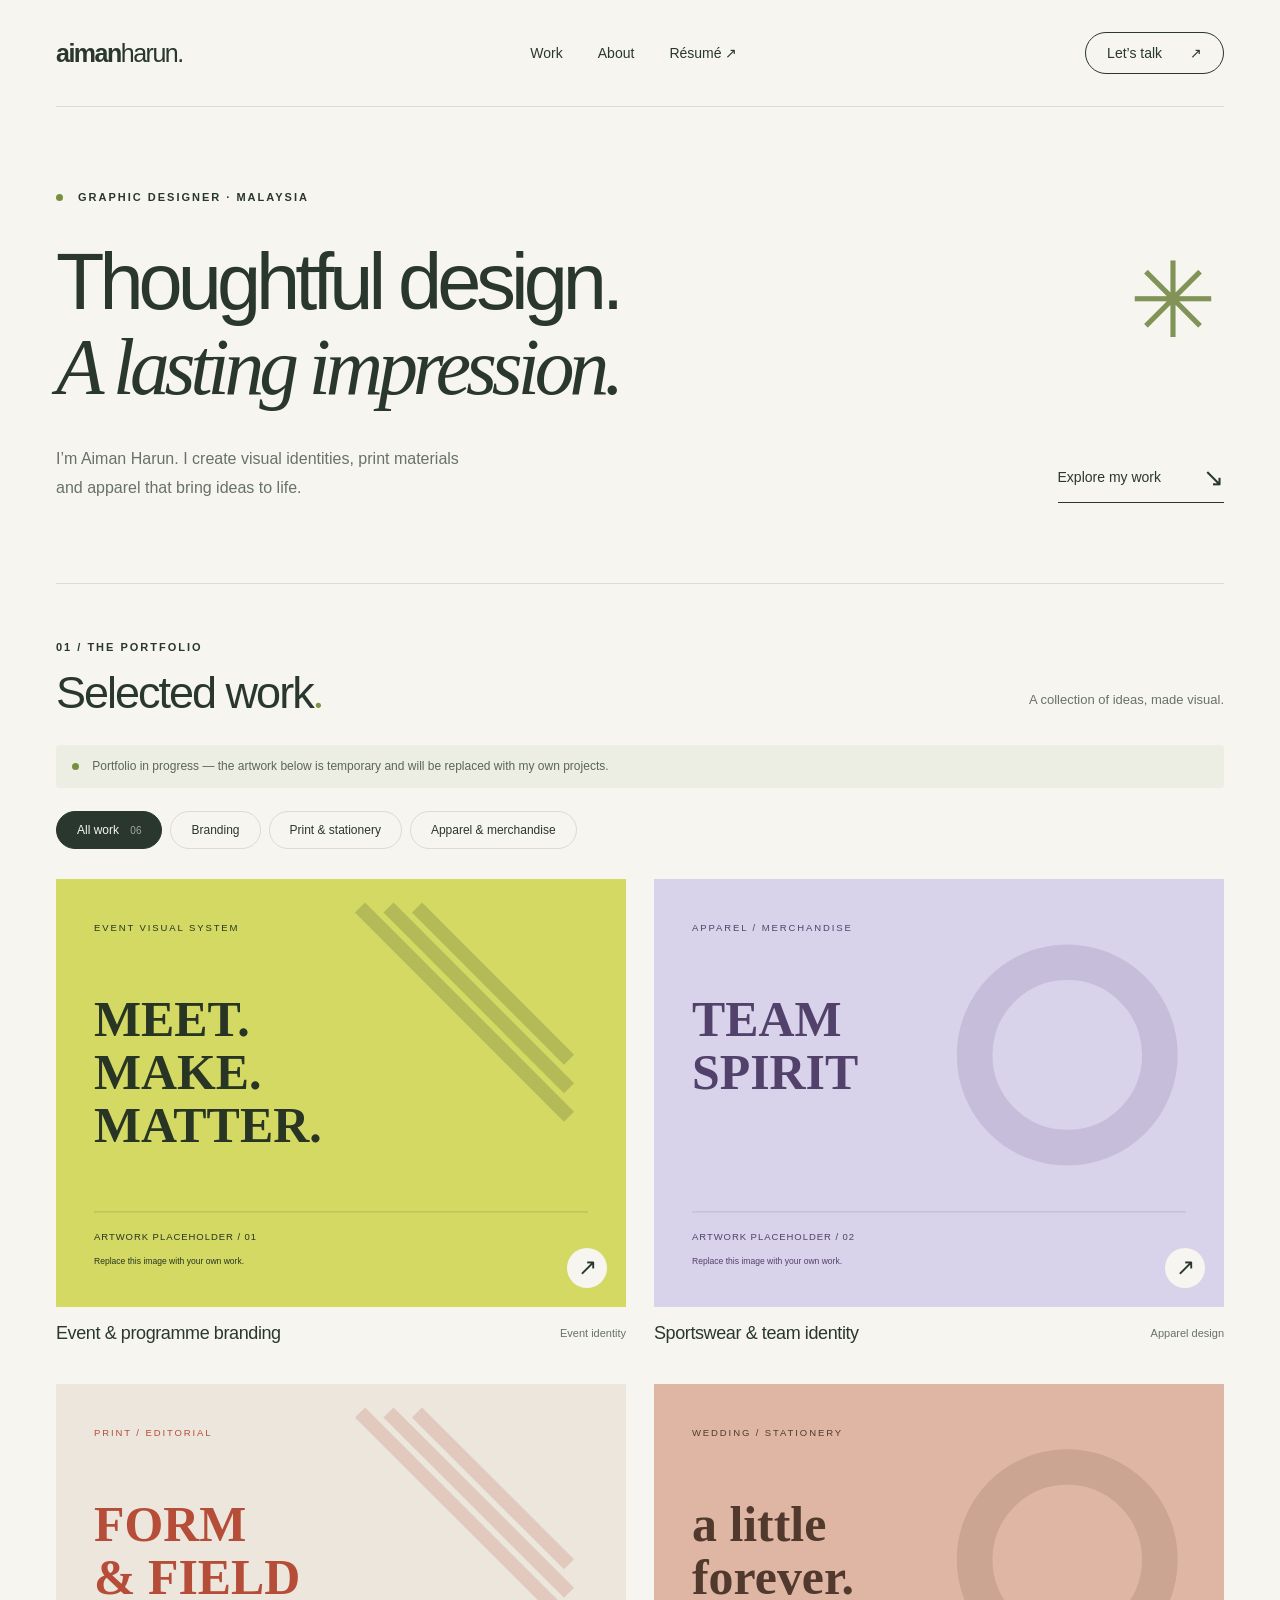
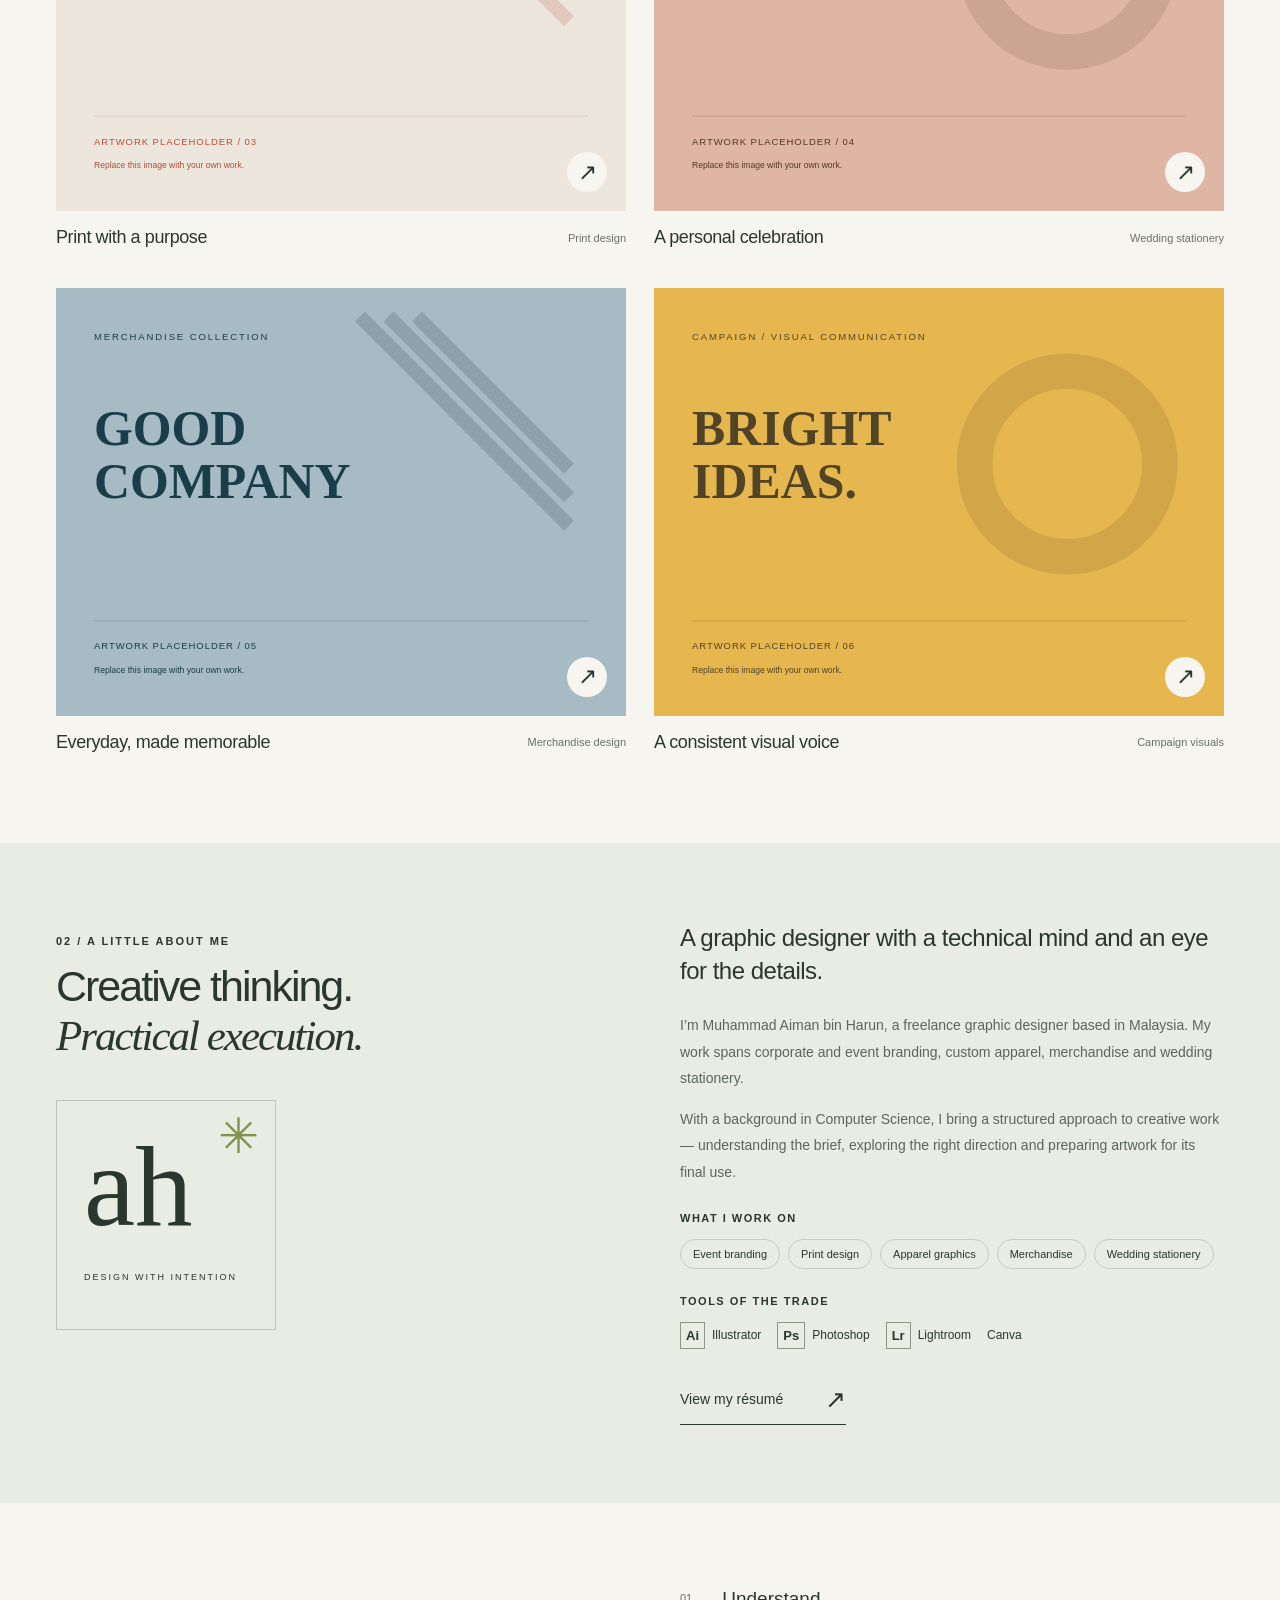
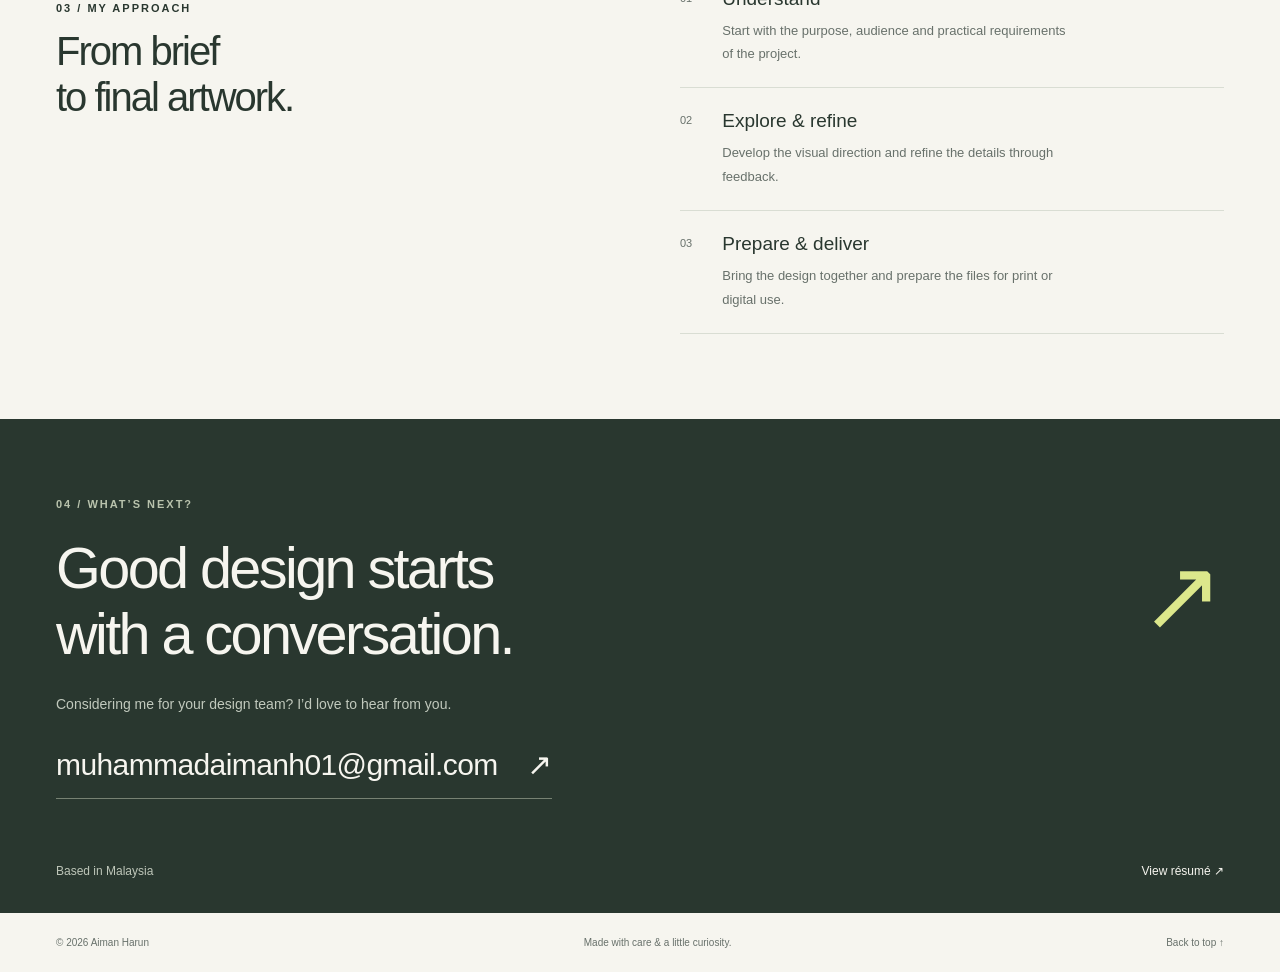
==== index.html @ 32eb47b8 "Add files via upload" ====
<!doctype html>
<html lang="en"><head><meta charset="utf-8"><meta name="viewport" content="width=device-width, initial-scale=1"><meta name="description" content="Aiman Harun — Graphic Designer based in Malaysia. Event branding, print design, apparel and merchandise."><meta name="theme-color" content="#f6f5ef"><title>Aiman Harun — Graphic Designer</title><link rel="icon" href="data:image/svg+xml,%3Csvg xmlns='http://www.w3.org/2000/svg' viewBox='0 0 80 80'%3E%3Crect width='80' height='80' rx='20' fill='%232c392f'/%3E%3Ctext x='15' y='57' font-size='48' fill='%23d9e279' font-family='Georgia'%3Ea.%3C/text%3E%3C/svg%3E"><link rel="stylesheet" href="styles.css"><script src="projects.js" defer></script><script src="script.js" defer></script></head>
<body><a class="skip" href="#work">Skip to work</a>
<header class="nav wrap"><a class="wordmark" href="#home" aria-label="Aiman Harun home">aiman<span>harun.</span></a><nav aria-label="Main navigation"><a href="#work">Work</a><a href="#about">About</a><a href="resume.html" target="_blank" rel="noopener">Résumé ↗</a></nav><a class="nav-contact" href="#contact">Let’s talk <span>↗</span></a></header>
<main><section id="home" class="hero wrap"><div class="eyebrow"><span class="dot"></span> GRAPHIC DESIGNER · MALAYSIA</div><h1>Thoughtful design.<br><span>A lasting impression.</span><span class="hero-star" aria-hidden="true">✳</span></h1><div class="hero-bottom"><p>I’m Aiman Harun. I create visual identities, print materials and apparel that bring ideas to life.</p><a class="text-link" href="#work">Explore my work <span>↘</span></a></div></section>
<section id="work" class="work wrap"><div class="section-heading"><div><p class="eyebrow">01 / THE PORTFOLIO</p><h2>Selected work<span class="serif">.</span></h2></div><p class="muted">A collection of ideas, made visual.</p></div><div class="draft-note"><span class="dot"></span> Portfolio in progress — the artwork below is temporary and will be replaced with my own projects.</div><div class="filters" role="group" aria-label="Filter projects"><button class="filter active" data-filter="All" aria-pressed="true">All work <small>06</small></button><button class="filter" data-filter="Branding" aria-pressed="false">Branding</button><button class="filter" data-filter="Print" aria-pressed="false">Print & stationery</button><button class="filter" data-filter="Apparel" aria-pressed="false">Apparel & merchandise</button></div><div class="project-grid" id="project-grid"></div><p id="filter-status" class="sr-only" aria-live="polite"></p></section>
<section id="about" class="about"><div class="wrap about-layout"><div><p class="eyebrow">02 / A LITTLE ABOUT ME</p><h2>Creative thinking.<br><em>Practical execution.</em></h2><div class="monogram" aria-hidden="true">ah<span>✳</span><small>DESIGN WITH INTENTION</small></div></div><div class="about-copy"><p class="intro">A graphic designer with a technical mind and an eye for the details.</p><p>I’m Muhammad Aiman bin Harun, a freelance graphic designer based in Malaysia. My work spans corporate and event branding, custom apparel, merchandise and wedding stationery.</p><p>With a background in Computer Science, I bring a structured approach to creative work — understanding the brief, exploring the right direction and preparing artwork for its final use.</p><div class="skill-block"><h3>What I work on</h3><div class="tags"><span>Event branding</span><span>Print design</span><span>Apparel graphics</span><span>Merchandise</span><span>Wedding stationery</span></div></div><div class="skill-block"><h3>Tools of the trade</h3><div class="tools"><span><b>Ai</b> Illustrator</span><span><b>Ps</b> Photoshop</span><span><b>Lr</b> Lightroom</span><span>Canva</span></div></div><a class="text-link" href="resume.html" target="_blank" rel="noopener">View my résumé <span>↗</span></a></div></div></section>
<section class="process wrap"><div><p class="eyebrow">03 / MY APPROACH</p><h2>From brief<br>to final artwork.</h2></div><div class="steps"><article><span>01</span><div><h3>Understand</h3><p>Start with the purpose, audience and practical requirements of the project.</p></div></article><article><span>02</span><div><h3>Explore & refine</h3><p>Develop the visual direction and refine the details through feedback.</p></div></article><article><span>03</span><div><h3>Prepare & deliver</h3><p>Bring the design together and prepare the files for print or digital use.</p></div></article></div></section>
<section id="contact" class="contact"><div class="wrap"><p class="eyebrow">04 / WHAT’S NEXT?</p><div class="contact-title"><h2>Good design starts<br>with a conversation.</h2><span aria-hidden="true">↗</span></div><p>Considering me for your design team? I’d love to hear from you.</p><a class="email" href="mailto:muhammadaimanh01@gmail.com">muhammadaimanh01@gmail.com <span>↗</span></a><div class="contact-bottom"><span>Based in Malaysia</span><a href="resume.html" target="_blank" rel="noopener">View résumé ↗</a></div></div></section></main><footer class="wrap"><span>© <span id="year">2026</span> Aiman Harun</span><span>Made with care & a little curiosity.</span><a href="#home">Back to top ↑</a></footer>
<dialog id="project-modal" aria-labelledby="modal-title"><div class="modal-top"><span class="eyebrow">PROJECT PREVIEW</span><button id="close-modal" aria-label="Close project">Close ✕</button></div><div class="modal-layout"><img id="modal-image" src="images/01-event-branding.svg" alt=""><div class="modal-copy"><span class="placeholder-label">TEMPORARY CONTENT</span><p class="eyebrow" id="modal-category"></p><h2 id="modal-title"></h2><p id="modal-description"></p><h3>Suggested project content</h3><ul id="modal-outputs"></ul><p class="modal-footnote">This is a layout preview. Actual artwork, project briefs and details will be added before sharing this portfolio with employers.</p></div></div></dialog></body></html>
---- styles.css ----
:root{--paper:#f6f5ef;--ink:#29372f;--muted:#68716b;--line:#d9ddd3;--accent:#dce78b}*{box-sizing:border-box}html{scroll-behavior:smooth;scroll-padding-top:30px}body{margin:0;background:var(--paper);color:var(--ink);font-family:Arial,Helvetica,sans-serif;-webkit-font-smoothing:antialiased}a{color:inherit;text-decoration:none}button{font:inherit;color:inherit;cursor:pointer}a:focus-visible,button:focus-visible{outline:3px solid #658832;outline-offset:5px}::selection{background:var(--accent)}.wrap{width:min(1280px,calc(100% - 112px));margin:auto}.nav{display:flex;align-items:center;justify-content:space-between;padding:32px 0;border-bottom:1px solid var(--line);gap:25px}.wordmark{font-size:25px;letter-spacing:-1.5px;font-weight:800}.wordmark span{font-weight:400}.nav nav{display:flex;gap:35px;font-size:14px}.nav nav a:hover{opacity:.6}.nav-contact{border:1px solid var(--ink);border-radius:50px;padding:12px 21px;font-size:14px}.nav-contact span{margin-left:24px}.hero{padding-top:81px;padding-bottom:80px}.eyebrow{font-size:11px;letter-spacing:2px;font-weight:600;line-height:1.7}.dot{display:inline-block;width:7px;height:7px;background:#788f3e;border-radius:50%;margin-right:10px;flex-shrink:0}h1{position:relative;font-size:clamp(52px,6.2vw,88px);letter-spacing:-5px;line-height:1.08;font-weight:500;margin:32px 0 34px}h1>span:first-of-type{font-family:Georgia,serif;font-style:italic;font-weight:400}.hero-star{position:absolute;right:12px;top:5px;color:#829357;font-size:105px;font-weight:400}.hero-bottom{display:flex;justify-content:space-between;align-items:flex-end;gap:25px}.hero-bottom p{max-width:415px;font-size:16px;line-height:1.8;color:var(--muted);margin:0}.text-link{display:inline-flex;align-items:center;gap:42px;font-size:14px;border-bottom:1px solid var(--ink);padding:10px 0}.text-link span{font-size:25px}.work{padding-bottom:90px;border-top:1px solid var(--line);padding-top:43px}.section-heading{display:flex;align-items:flex-end;justify-content:space-between;gap:20px}h2{font-size:45px;letter-spacing:-2px;line-height:1.15;font-weight:500;margin:10px 0 0}.serif{font-family:Georgia,serif;color:#7f9348}.muted{font-size:13px;color:var(--muted)}.draft-note{background:#eceee3;color:#5b6658;font-size:12px;line-height:1.6;padding:12px 16px;margin:25px 0 23px;border-radius:4px}.filters{display:flex;gap:8px;flex-wrap:wrap;margin-bottom:30px}.filter{border:1px solid var(--line);background:transparent;border-radius:30px;padding:11px 20px;font-size:12px}.filter.active{background:var(--ink);border-color:var(--ink);color:var(--paper)}.filter small{margin-left:8px;opacity:.6}.project-grid{display:grid;grid-template-columns:1fr 1fr;gap:40px 28px}.project-card{text-align:left;border:0;padding:0;background:none;width:100%;display:block}.project-image{overflow:hidden;position:relative;background:#e5e6dd;aspect-ratio:4/3}.project-image img{width:100%;height:100%;object-fit:cover;display:block;transition:transform .5s}.project-card:hover img{transform:scale(1.035)}.project-image .open{position:absolute;right:19px;bottom:19px;border-radius:50%;width:40px;height:40px;background:var(--paper);display:grid;place-items:center;font-size:23px;transition:transform .2s}.project-card:hover .open{transform:rotate(45deg)}.project-meta{display:flex;justify-content:space-between;align-items:center;gap:12px;margin-top:16px}.project-meta h3{font-size:18px;font-weight:500;letter-spacing:-.4px;margin:0}.project-meta p{font-size:11px;color:var(--muted);margin:0}.about{background:#e9ece2;padding:78px 0}.about-layout{display:grid;grid-template-columns:1fr 1fr;gap:80px}.about h2{font-size:43px}.about h2 em{font-family:Georgia,serif;font-weight:400}.monogram{margin-top:40px;width:220px;height:230px;border:1px solid #bdc6b7;padding:20px 27px;font-family:Georgia,serif;font-size:115px;line-height:1.15;position:relative}.monogram>span{position:absolute;top:8px;right:16px;font-size:49px;color:#819252}.monogram small{display:block;font-family:Arial,sans-serif;font-size:9px;letter-spacing:2px;margin-top:18px}.about-copy .intro{font-size:24px;line-height:1.4;margin-top:0;color:var(--ink);letter-spacing:-.5px}.about-copy p{font-size:14px;color:#5b665e;line-height:1.9}.skill-block{margin:26px 0}.skill-block h3{font-size:11px;text-transform:uppercase;letter-spacing:1.5px;margin-bottom:15px}.tags{display:flex;gap:8px;flex-wrap:wrap}.tags span{border:1px solid #c5cebd;padding:8px 12px;font-size:11px;border-radius:30px}.tools{display:flex;gap:16px;flex-wrap:wrap;font-size:12px;align-items:center}.tools span{display:flex;gap:7px;align-items:center}.tools b{border:1px solid #8b9781;padding:5px;font-size:13px}.process{padding-top:85px;padding-bottom:85px;display:grid;grid-template-columns:1fr 1fr;gap:80px}.process h2{font-size:40px}.steps article{display:flex;gap:30px;padding:22px 0;border-bottom:1px solid var(--line)}.steps article:first-child{padding-top:0}.steps article>span{font-size:11px;padding-top:4px;color:var(--muted)}.steps h3{font-size:19px;margin:0 0 9px;font-weight:500}.steps p{font-size:13px;color:var(--muted);line-height:1.8;margin:0;max-width:350px}.contact{background:var(--ink);color:var(--paper);padding:65px 0 35px}.contact .eyebrow{color:#b9c3ad}.contact-title{display:flex;justify-content:space-between;align-items:center}.contact h2{font-size:clamp(38px,4.5vw,64px);letter-spacing:-2.6px}.contact-title>span{font-size:100px;color:var(--accent)}.contact p:not(.eyebrow){font-size:14px;line-height:1.8;color:#c1c9bd;margin-top:25px}.email{display:inline-block;font-size:clamp(17px,2.4vw,30px);padding:16px 0;border-bottom:1px solid #778273;letter-spacing:-.6px;overflow-wrap:anywhere}.email span{margin-left:22px}.contact-bottom{display:flex;justify-content:space-between;margin-top:65px;font-size:12px;color:#bec6b9}.contact-bottom a{color:var(--paper)}footer{padding-top:24px;padding-bottom:24px;display:flex;justify-content:space-between;gap:18px;color:var(--muted);font-size:10px}dialog{border:0;background:var(--paper);color:var(--ink);width:min(1100px,calc(100% - 32px));max-height:90vh;padding:28px}dialog::backdrop{background:#152218c9;backdrop-filter:blur(5px)}.modal-top{display:flex;justify-content:space-between;align-items:center;margin-bottom:24px}.modal-top button{border:1px solid var(--line);background:none;padding:9px 15px;border-radius:30px}.modal-layout{display:grid;grid-template-columns:1.1fr 1fr;gap:30px}.modal-layout>img{width:100%;height:auto}.modal-copy h2{font-size:34px;margin:12px 0 18px}.modal-copy p,.modal-copy li{font-size:14px;line-height:1.8;color:var(--muted)}.modal-copy h3{font-size:13px;margin-top:24px}.placeholder-label{font-size:10px;letter-spacing:1px;background:var(--accent);padding:6px 9px;display:inline-block}.modal-footnote{border-top:1px solid var(--line);padding-top:15px;font-size:12px!important}.sr-only,.skip{position:absolute;width:1px;height:1px;overflow:hidden;clip-path:inset(50%)}.skip:focus{width:auto;height:auto;clip-path:none;background:var(--accent);padding:15px;z-index:10}body.modal-open{overflow:hidden}[hidden]{display:none!important}@media(min-width:1500px){.hero{padding-top:95px}}@media(max-width:1000px){.wrap{width:calc(100% - 64px)}h1{letter-spacing:-3px;font-size:64px}.hero-star{font-size:70px;top:-25px;right:0}.about-layout,.process{gap:40px}.project-meta{display:block}.project-meta p{margin-top:7px}}@media(max-width:650px){.wrap{width:calc(100% - 40px)}.nav{padding:22px 0;gap:12px}.wordmark{font-size:22px}.nav nav{gap:17px;font-size:12px}.nav-contact{display:none}.hero{padding:55px 0}.eyebrow{font-size:9px;letter-spacing:1.5px}h1{font-size:clamp(38px,8.8vw,57px);letter-spacing:-2px;margin-top:29px}.hero-star{font-size:38px;top:-39px;right:0}.hero-bottom{display:block}.hero-bottom p{font-size:14px}.hero-bottom .text-link{margin-top:16px}.section-heading{display:block}.section-heading .muted{margin-top:14px}h2{font-size:36px}.filters{gap:7px}.filter{font-size:11px;padding:9px 13px}.draft-note{font-size:11px}.project-grid{grid-template-columns:1fr;gap:29px}.project-meta{display:flex}.project-meta h3{font-size:16px}.project-meta p{font-size:10px;max-width:100px;text-align:right}.work{padding-bottom:55px;padding-top:30px}.about{padding:50px 0}.about-layout,.process{grid-template-columns:1fr;gap:32px}.about h2{font-size:35px}.monogram{display:none}.about-copy .intro{font-size:22px}.process{padding-top:50px;padding-bottom:50px}.process h2{font-size:34px}.contact{padding-top:45px}.contact h2{font-size:38px;letter-spacing:-1.5px}.contact-title>span{font-size:45px}.contact-bottom{margin-top:40px}footer{flex-wrap:wrap;font-size:10px}footer>span:nth-child(2){display:none}.modal-layout{grid-template-columns:1fr}dialog{padding:20px}.modal-copy h2{font-size:28px}}@media(prefers-reduced-motion:reduce){html{scroll-behavior:auto}*{transition:none!important}}
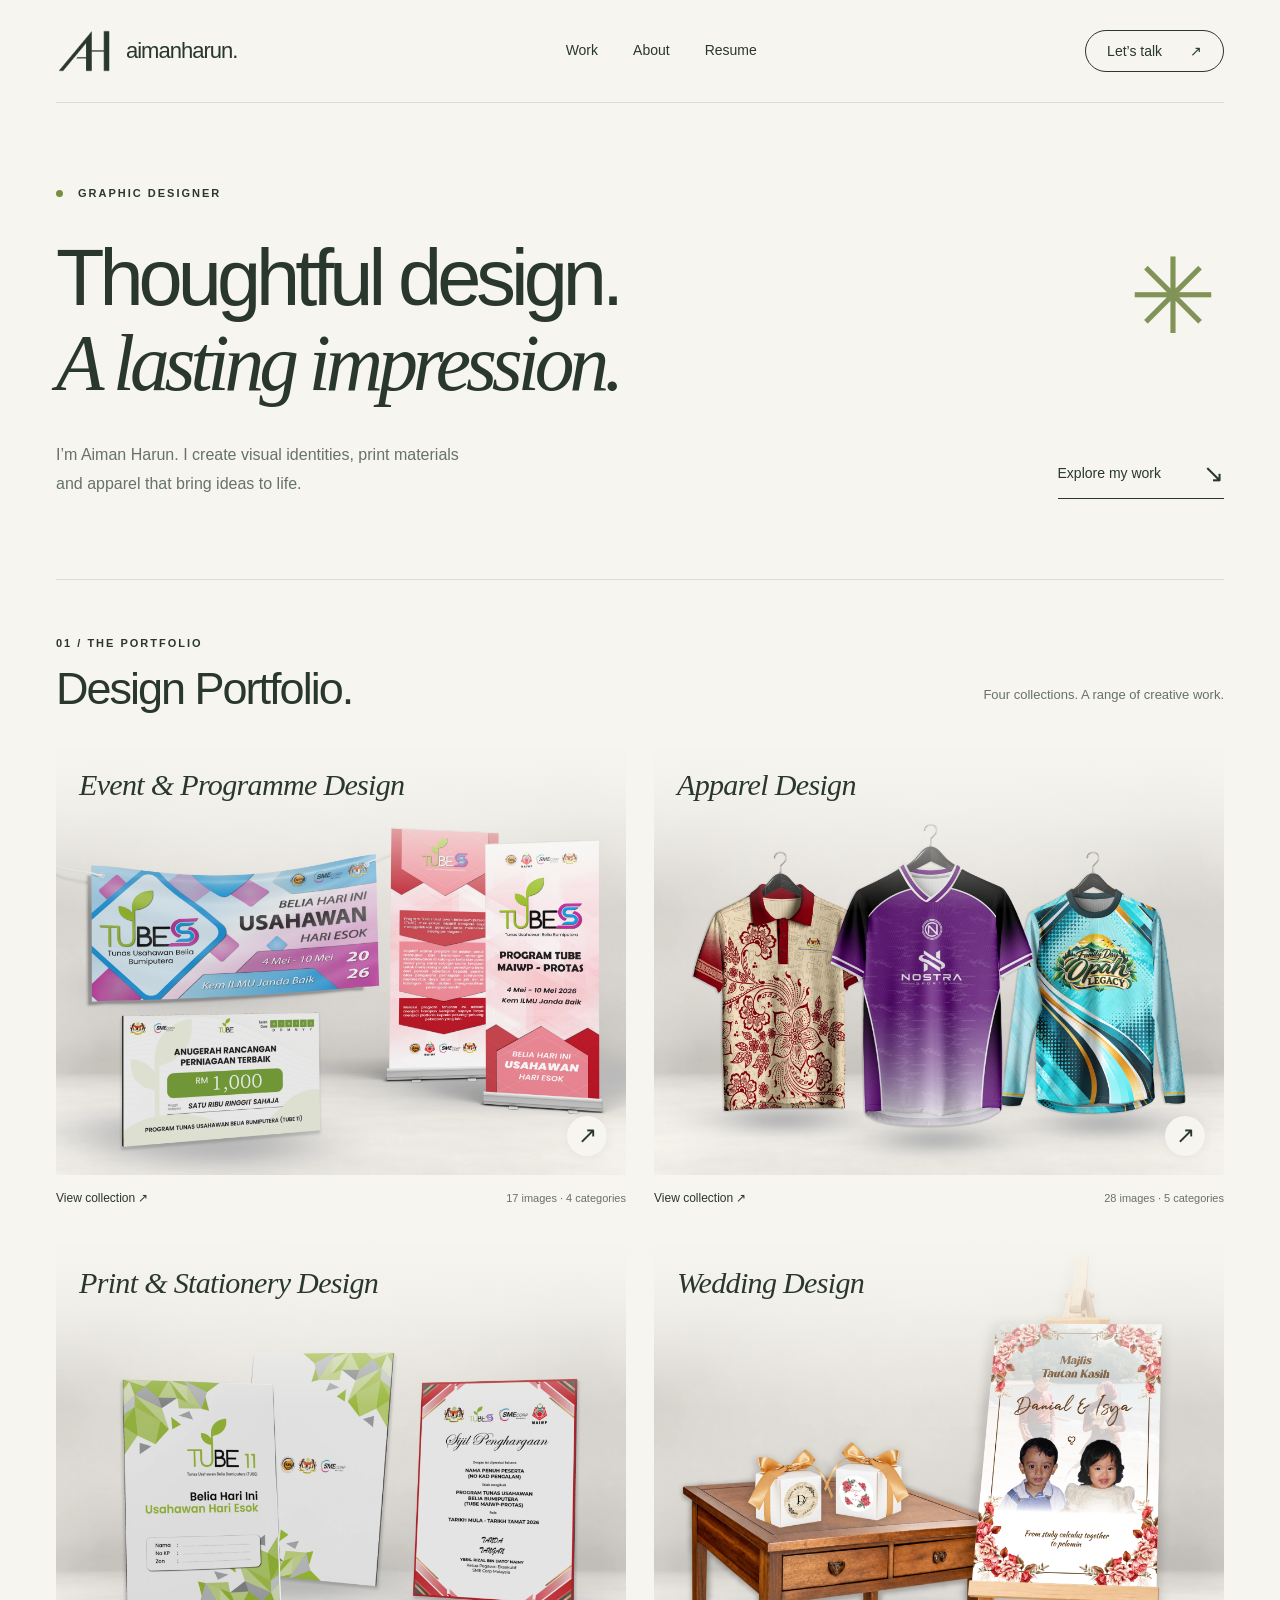
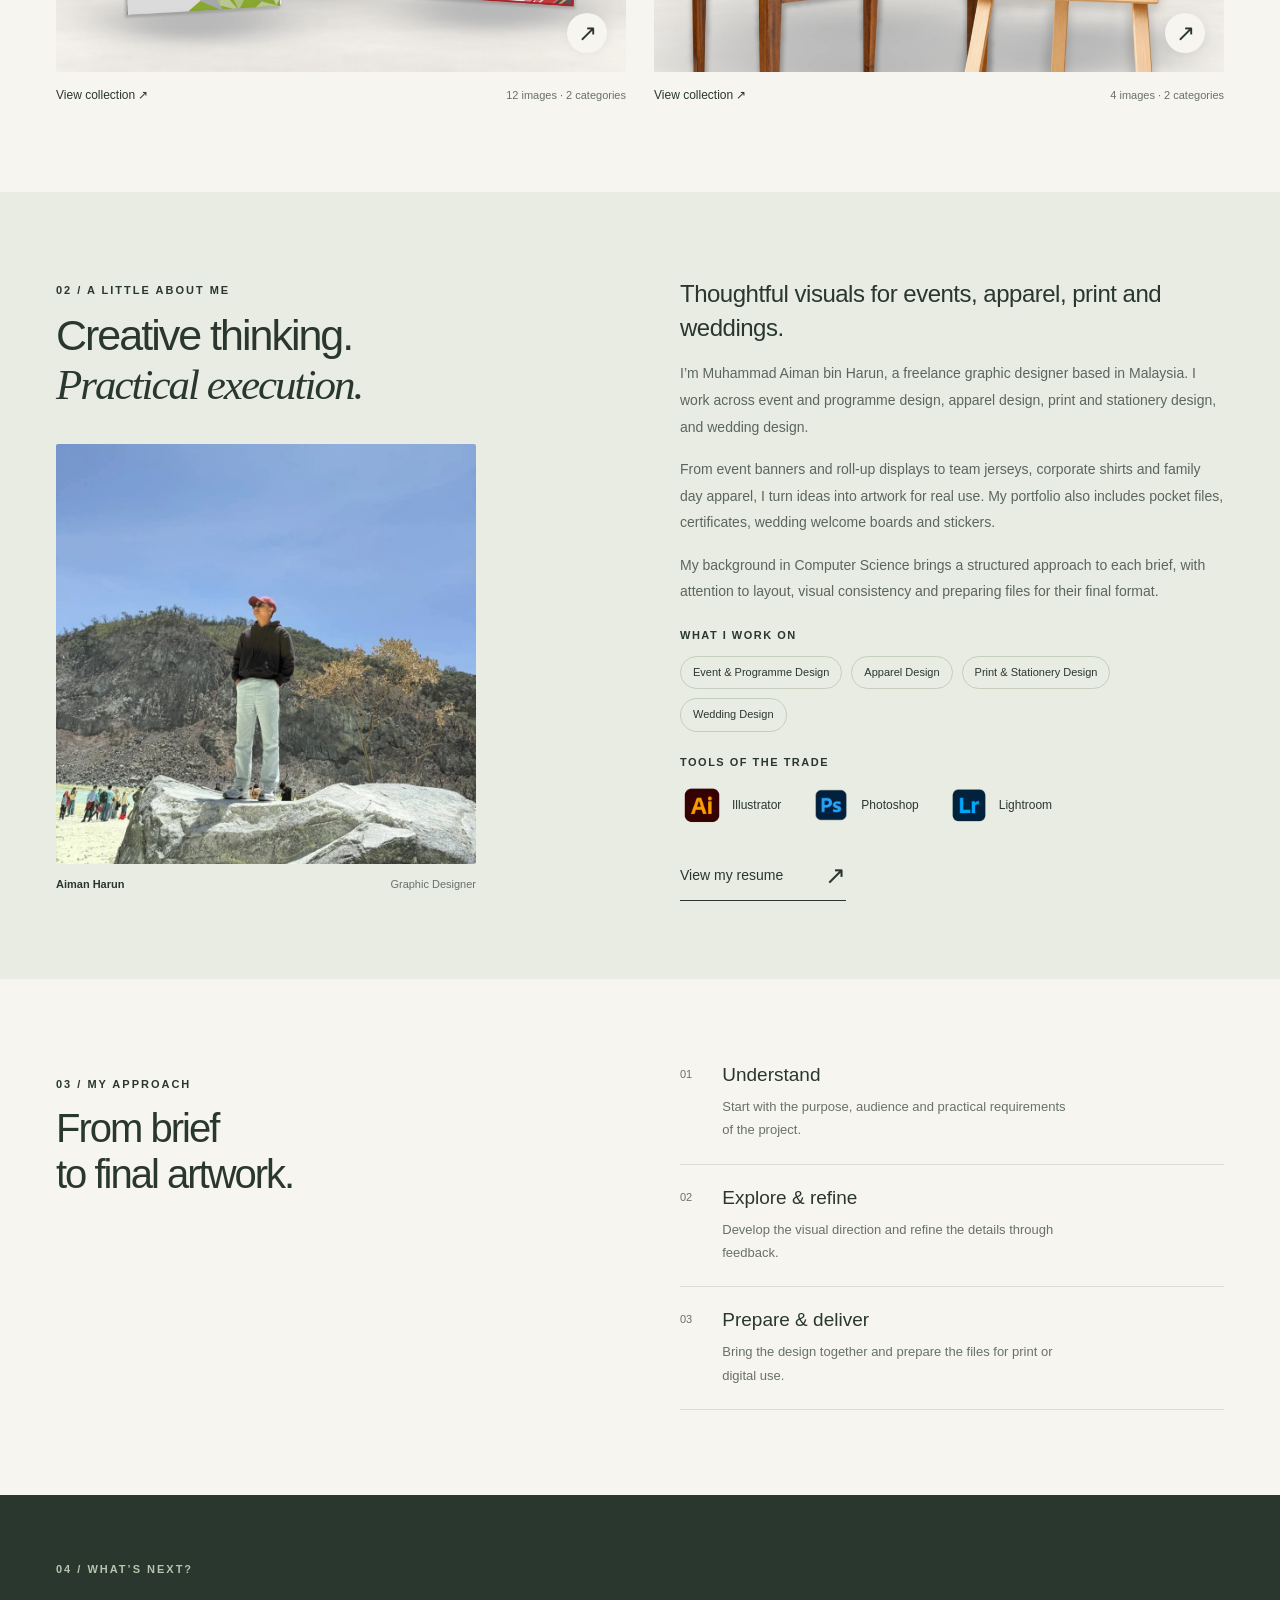
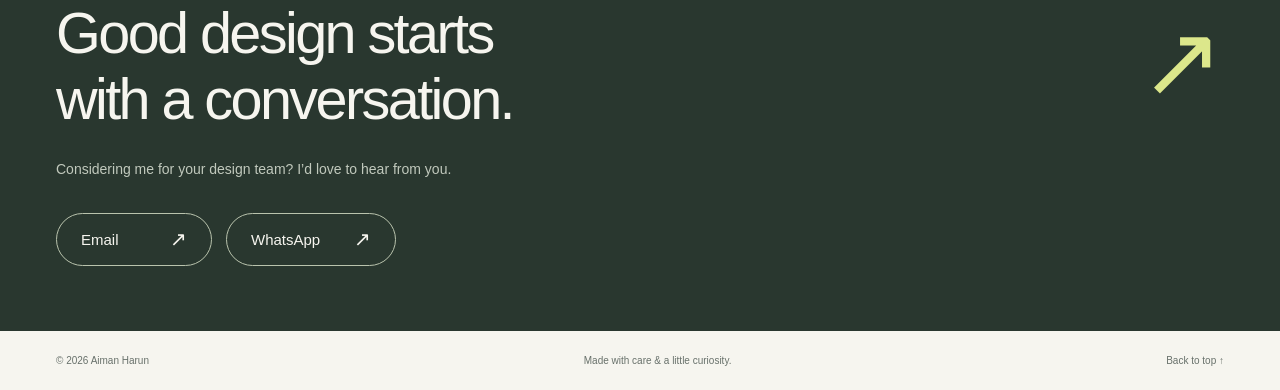
==== commit 838d097e: "Add files via upload" ====
--- a/index.html
+++ b/index.html
@@ -1,10 +1,10 @@
 <!doctype html>
-<html lang="en"><head><meta charset="utf-8"><meta name="viewport" content="width=device-width, initial-scale=1"><meta name="description" content="Aiman Harun — Graphic Designer based in Malaysia. Event branding, print design, apparel and merchandise."><meta name="theme-color" content="#f6f5ef"><title>Aiman Harun — Graphic Designer</title><link rel="icon" href="data:image/svg+xml,%3Csvg xmlns='http://www.w3.org/2000/svg' viewBox='0 0 80 80'%3E%3Crect width='80' height='80' rx='20' fill='%232c392f'/%3E%3Ctext x='15' y='57' font-size='48' fill='%23d9e279' font-family='Georgia'%3Ea.%3C/text%3E%3C/svg%3E"><link rel="stylesheet" href="styles.css"><script src="projects.js" defer></script><script src="script.js" defer></script></head>
+<html lang="en"><head><meta charset="utf-8"><meta name="viewport" content="width=device-width, initial-scale=1"><meta name="description" content="Aiman Harun — Graphic Designer based in Malaysia. Event branding, print design, apparel and merchandise."><meta name="theme-color" content="#f6f5ef"><title>Aiman Harun — Graphic Designer</title><link rel="stylesheet" href="styles.css"><link rel="stylesheet" href="gallery.css"><script src="projects.js" defer></script><script src="script.js" defer></script><link id="site-favicon" rel="icon" href="images/brand/favicon-light.png" type="image/png" sizes="64x64"><script src="favicon.js" defer></script></head>
 <body><a class="skip" href="#work">Skip to work</a>
-<header class="nav wrap"><a class="wordmark" href="#home" aria-label="Aiman Harun home">aiman<span>harun.</span></a><nav aria-label="Main navigation"><a href="#work">Work</a><a href="#about">About</a><a href="resume.html" target="_blank" rel="noopener">Résumé ↗</a></nav><a class="nav-contact" href="#contact">Let’s talk <span>↗</span></a></header>
-<main><section id="home" class="hero wrap"><div class="eyebrow"><span class="dot"></span> GRAPHIC DESIGNER · MALAYSIA</div><h1>Thoughtful design.<br><span>A lasting impression.</span><span class="hero-star" aria-hidden="true">✳</span></h1><div class="hero-bottom"><p>I’m Aiman Harun. I create visual identities, print materials and apparel that bring ideas to life.</p><a class="text-link" href="#work">Explore my work <span>↘</span></a></div></section>
-<section id="work" class="work wrap"><div class="section-heading"><div><p class="eyebrow">01 / THE PORTFOLIO</p><h2>Selected work<span class="serif">.</span></h2></div><p class="muted">A collection of ideas, made visual.</p></div><div class="draft-note"><span class="dot"></span> Portfolio in progress — the artwork below is temporary and will be replaced with my own projects.</div><div class="filters" role="group" aria-label="Filter projects"><button class="filter active" data-filter="All" aria-pressed="true">All work <small>06</small></button><button class="filter" data-filter="Branding" aria-pressed="false">Branding</button><button class="filter" data-filter="Print" aria-pressed="false">Print & stationery</button><button class="filter" data-filter="Apparel" aria-pressed="false">Apparel & merchandise</button></div><div class="project-grid" id="project-grid"></div><p id="filter-status" class="sr-only" aria-live="polite"></p></section>
-<section id="about" class="about"><div class="wrap about-layout"><div><p class="eyebrow">02 / A LITTLE ABOUT ME</p><h2>Creative thinking.<br><em>Practical execution.</em></h2><div class="monogram" aria-hidden="true">ah<span>✳</span><small>DESIGN WITH INTENTION</small></div></div><div class="about-copy"><p class="intro">A graphic designer with a technical mind and an eye for the details.</p><p>I’m Muhammad Aiman bin Harun, a freelance graphic designer based in Malaysia. My work spans corporate and event branding, custom apparel, merchandise and wedding stationery.</p><p>With a background in Computer Science, I bring a structured approach to creative work — understanding the brief, exploring the right direction and preparing artwork for its final use.</p><div class="skill-block"><h3>What I work on</h3><div class="tags"><span>Event branding</span><span>Print design</span><span>Apparel graphics</span><span>Merchandise</span><span>Wedding stationery</span></div></div><div class="skill-block"><h3>Tools of the trade</h3><div class="tools"><span><b>Ai</b> Illustrator</span><span><b>Ps</b> Photoshop</span><span><b>Lr</b> Lightroom</span><span>Canva</span></div></div><a class="text-link" href="resume.html" target="_blank" rel="noopener">View my résumé <span>↗</span></a></div></div></section>
+<header class="nav wrap"><a class="wordmark" href="#home" aria-label="Aiman Harun home"><img class="brand-logo" src="images/brand/logo-ah.webp" alt="AH" width="60" height="60"><span class="brand-name">aiman<span>harun.</span></span></a><nav aria-label="Main navigation"><a href="#work">Work</a><a href="#about">About</a><a class="resume-nav" href="resume.pdf" target="_blank" rel="noopener noreferrer" title="Open my resume (PDF) in a new tab">Resume</a></nav><a class="nav-contact" href="#contact">Let’s talk <span>↗</span></a></header>
+<main><section id="home" class="hero wrap"><div class="eyebrow"><span class="dot"></span> GRAPHIC DESIGNER</div><h1>Thoughtful design.<br><span>A lasting impression.</span><span class="hero-star" aria-hidden="true">✳</span></h1><div class="hero-bottom"><p>I’m Aiman Harun. I create visual identities, print materials and apparel that bring ideas to life.</p><a class="text-link" href="#work">Explore my work <span>↘</span></a></div></section>
+<section id="work" class="work wrap"><div class="section-heading"><div><p class="eyebrow">01 / THE PORTFOLIO</p><h2>Design Portfolio.</h2></div><p class="muted">Four collections. A range of creative work.</p></div><div class="project-grid" id="project-grid"></div><p id="filter-status" class="sr-only" aria-live="polite"></p></section>
+<section id="about" class="about"><div class="wrap about-layout"><div><p class="eyebrow">02 / A LITTLE ABOUT ME</p><h2>Creative thinking.<br><em>Practical execution.</em></h2><figure class="about-portrait"><img src="images/brand/aiman-harun.webp" alt="Aiman Harun standing on a mountain summit" width="960" height="960" loading="lazy"><figcaption><span>Aiman Harun</span><span>Graphic Designer</span></figcaption></figure></div><div class="about-copy"><p class="intro">Thoughtful visuals for events, apparel, print and weddings.</p><p>I’m Muhammad Aiman bin Harun, a freelance graphic designer based in Malaysia. I work across event and programme design, apparel design, print and stationery design, and wedding design.</p><p>From event banners and roll-up displays to team jerseys, corporate shirts and family day apparel, I turn ideas into artwork for real use. My portfolio also includes pocket files, certificates, wedding welcome boards and stickers.</p><p>My background in Computer Science brings a structured approach to each brief, with attention to layout, visual consistency and preparing files for their final format.</p><div class="skill-block"><h3>What I work on</h3><div class="tags"><span>Event &amp; Programme Design</span><span>Apparel Design</span><span>Print &amp; Stationery Design</span><span>Wedding Design</span></div></div><div class="skill-block"><h3>Tools of the trade</h3><div class="tools tools-with-logos"><span><img src="images/tools/AI.png" alt="" width="44" height="44" loading="lazy">Illustrator</span><span><img src="images/tools/PS.png" alt="" width="44" height="44" loading="lazy">Photoshop</span><span><img src="images/tools/LR.png" alt="" width="44" height="44" loading="lazy">Lightroom</span></div></div><a class="text-link" href="resume.pdf" target="_blank" rel="noopener noreferrer">View my resume <span>↗</span></a></div></div></section>
 <section class="process wrap"><div><p class="eyebrow">03 / MY APPROACH</p><h2>From brief<br>to final artwork.</h2></div><div class="steps"><article><span>01</span><div><h3>Understand</h3><p>Start with the purpose, audience and practical requirements of the project.</p></div></article><article><span>02</span><div><h3>Explore & refine</h3><p>Develop the visual direction and refine the details through feedback.</p></div></article><article><span>03</span><div><h3>Prepare & deliver</h3><p>Bring the design together and prepare the files for print or digital use.</p></div></article></div></section>
-<section id="contact" class="contact"><div class="wrap"><p class="eyebrow">04 / WHAT’S NEXT?</p><div class="contact-title"><h2>Good design starts<br>with a conversation.</h2><span aria-hidden="true">↗</span></div><p>Considering me for your design team? I’d love to hear from you.</p><a class="email" href="mailto:muhammadaimanh01@gmail.com">muhammadaimanh01@gmail.com <span>↗</span></a><div class="contact-bottom"><span>Based in Malaysia</span><a href="resume.html" target="_blank" rel="noopener">View résumé ↗</a></div></div></section></main><footer class="wrap"><span>© <span id="year">2026</span> Aiman Harun</span><span>Made with care & a little curiosity.</span><a href="#home">Back to top ↑</a></footer>
-<dialog id="project-modal" aria-labelledby="modal-title"><div class="modal-top"><span class="eyebrow">PROJECT PREVIEW</span><button id="close-modal" aria-label="Close project">Close ✕</button></div><div class="modal-layout"><img id="modal-image" src="images/01-event-branding.svg" alt=""><div class="modal-copy"><span class="placeholder-label">TEMPORARY CONTENT</span><p class="eyebrow" id="modal-category"></p><h2 id="modal-title"></h2><p id="modal-description"></p><h3>Suggested project content</h3><ul id="modal-outputs"></ul><p class="modal-footnote">This is a layout preview. Actual artwork, project briefs and details will be added before sharing this portfolio with employers.</p></div></div></dialog></body></html>
+<section id="contact" class="contact"><div class="wrap"><p class="eyebrow">04 / WHAT’S NEXT?</p><div class="contact-title"><h2>Good design starts<br>with a conversation.</h2><span aria-hidden="true">↗</span></div><p>Considering me for your design team? I’d love to hear from you.</p><div class="contact-methods"><a class="contact-button" href="mailto:muhammadaimanh01@gmail.com">Email <span aria-hidden="true">↗</span></a><a class="contact-button" href="https://wa.me/60194015266" target="_blank" rel="noopener noreferrer">WhatsApp <span aria-hidden="true">↗</span></a></div></div></section></main><footer class="wrap"><span>© <span id="year">2026</span> Aiman Harun</span><span>Made with care & a little curiosity.</span><a href="#home">Back to top ↑</a></footer>
+</body></html>
--- a/gallery.css
+++ b/gallery.css
@@ -0,0 +1,17 @@
+.case-intro{padding-top:40px;padding-bottom:38px}.back-link{font-size:12px;color:var(--muted);display:inline-block;margin-bottom:30px}.back-link:hover{text-decoration:underline}.case-intro h1{font-size:clamp(46px,6vw,79px);letter-spacing:-3.7px;margin:18px 0 20px}.case-intro h1 em{font-family:Georgia,serif;font-weight:400}.case-lead{font-size:18px;color:var(--muted);line-height:1.7}.collection-overview{display:flex;gap:30px;color:var(--muted);font-size:11px;margin-top:28px}.collection-overview span+span{border-left:1px solid var(--line);padding-left:30px}.gallery-nav-shell{position:sticky;top:0;z-index:5;background:var(--paper);border-top:1px solid var(--line);border-bottom:1px solid var(--line)}.gallery-nav{display:flex;gap:10px;overflow-x:auto;padding:16px 0}.gallery-nav a{display:flex;align-items:center;white-space:nowrap;gap:17px;border:1px solid var(--line);border-radius:40px;padding:10px 16px;font-size:12px}.gallery-nav a:hover,.gallery-nav a[aria-current]{background:var(--ink);color:var(--paper);border-color:var(--ink)}.gallery-nav a span{font-size:10px;opacity:.6}.gallery-section{padding:55px 0;scroll-margin-top:90px}.gallery-section+.gallery-section{border-top:1px solid var(--line)}.gallery-heading{display:flex;align-items:baseline;gap:20px;margin-bottom:27px}.gallery-heading h2{font-size:37px;margin:0;letter-spacing:-1.5px}.gallery-heading p{font-size:13px;color:var(--muted);line-height:1.8;margin:11px 0 0;max-width:620px}.case-number{font:italic 16px Georgia,serif;color:var(--muted)}.gallery-count{margin-left:auto;font-size:11px;color:var(--muted);white-space:nowrap}.artwork-grid{display:grid;grid-template-columns:repeat(2,minmax(0,1fr));gap:32px 25px}.gallery-item{margin:0;min-width:0}.artwork-link{position:relative;display:flex;align-items:center;justify-content:center;width:100%;aspect-ratio:3/2;background:#e8e8e6;overflow:hidden;cursor:zoom-in}.artwork-link img{width:100%;height:100%;object-fit:contain;display:block;transition:transform .35s}.artwork-link:hover img{transform:scale(1.025)}.zoom-icon{position:absolute;bottom:14px;right:14px;width:33px;height:33px;display:grid;place-items:center;border-radius:50%;background:var(--paper);color:var(--ink);font-size:19px}.gallery-item figcaption{padding-top:12px;font-size:12px;line-height:1.6}.gallery-item figcaption small{display:none}.gallery-item figcaption span{display:block}#certificates .artwork-link{aspect-ratio:4/3}#mock-cheques .artwork-grid{grid-template-columns:1fr 1fr}.case-end{background:var(--ink);color:var(--paper);padding:42px 0;margin-top:15px}.case-end>.wrap{display:flex;justify-content:space-between;align-items:center;gap:30px}.case-end h2{font-size:32px;letter-spacing:-1px;margin-bottom:20px}.case-end h2 em{font-family:Georgia,serif;font-weight:400}.case-end a{font-size:12px;overflow-wrap:anywhere}.case-end .eyebrow{color:#bac5b3}.case-back{white-space:nowrap;border-bottom:1px solid #88937d;padding-bottom:8px}.image-viewer{background:var(--paper);width:min(1500px,calc(100% - 24px));max-height:94vh;padding:20px}.viewer-bar{display:flex;justify-content:space-between;align-items:center;gap:20px;margin-bottom:18px}.viewer-bar p{font-size:13px;margin:0}.viewer-bar button,.viewer-controls button{background:none;border:1px solid var(--line);border-radius:30px;padding:9px 15px;white-space:nowrap}.viewer-canvas img{display:block;width:100%;height:auto}.viewer-help{font-size:10px;color:var(--muted);margin:15px 0 0;text-align:center}.viewer-controls{display:flex;justify-content:space-between;align-items:center;gap:15px;margin-top:18px;font-size:12px}.viewer-controls button:disabled{opacity:.35;cursor:default}.event-card .project-image{isolation:isolate}.event-card .project-image::after{content:'';position:absolute;inset:0 0 auto;height:125px;background:linear-gradient(#f1f1efeb,#f1f1ef00);z-index:0;pointer-events:none}.event-card-title{position:absolute;z-index:1;top:21px;left:23px;right:23px;font-size:clamp(18px,2vw,27px);line-height:1.2;letter-spacing:-.8px;font-weight:500;margin:0;color:#29372f}.event-card .open{z-index:2}.event-card .project-meta{justify-content:space-between}.event-card .collection-link-label{font-size:12px;color:var(--ink)}@media(max-width:650px){.case-intro{padding-top:25px;padding-bottom:25px}.back-link{margin-bottom:23px}.case-intro h1{font-size:43px;letter-spacing:-2px}.case-lead{font-size:15px}.collection-overview{gap:12px;font-size:10px;flex-wrap:wrap}.collection-overview span+span{padding-left:12px}.collection-overview span:last-child{display:none}.gallery-nav{padding:12px 0}.gallery-nav a{font-size:11px;padding:9px 12px;gap:12px}.gallery-section{padding:35px 0;scroll-margin-top:78px}.gallery-heading{gap:12px}.gallery-heading h2{font-size:29px}.gallery-heading p{font-size:12px}.gallery-count{font-size:9px;align-self:flex-start;padding-top:10px}.artwork-grid,#mock-cheques .artwork-grid{grid-template-columns:1fr;gap:25px}.gallery-item figcaption{font-size:11px}.case-end>.wrap{display:block}.case-end h2{font-size:28px}.case-back{display:inline-block;margin-top:26px}.viewer-bar p{font-size:11px}.image-viewer{padding:14px}.viewer-controls{font-size:11px}.viewer-controls button{padding:8px 12px}.event-card-title{top:18px;left:18px;right:18px;font-size:23px}}
+/* Consistent navigation baselines on every page. */
+.nav nav{align-items:center}.nav nav a{display:inline-flex;align-items:center;line-height:1.4;font-family:inherit;font-size:inherit;font-weight:400;white-space:nowrap;padding:0;margin:0;vertical-align:middle}.related-work{padding:35px 0 50px;border-top:1px solid var(--line)}.related-work>div{display:flex;flex-wrap:wrap;gap:15px 35px;margin-top:22px}.related-work a{font-size:14px;border-bottom:1px solid var(--line);padding-bottom:8px}.artwork-grid{align-items:start}.gallery-heading h2{flex:1}.collection-page .artwork-link{aspect-ratio:4/3}.apparel-collection .artwork-link{aspect-ratio:1/1}.wedding-collection .artwork-link{aspect-ratio:1/1}.project-card .project-image img{object-fit:contain!important;transform:none}.event-card .project-image::after{height:125px;background:linear-gradient(#eeede8,#eeede800)}.contact{padding-bottom:60px}.gallery-heading{align-items:baseline}.gallery-heading .gallery-count{margin-left:auto}.event-card-title{font-size:clamp(19px,2vw,27px);max-width:90%}@media(max-width:650px){.gallery-heading h2{font-size:26px}.gallery-count{font-size:9px}.event-card-title{font-size:22px}.contact{padding-bottom:40px}.related-work>div{flex-direction:column;align-items:flex-start}}
+
+/* Personal branding and full-frame collection covers. */
+.wordmark{display:flex;align-items:center;gap:14px;letter-spacing:-1px;flex-shrink:0}.brand-logo{display:block;width:56px;height:56px;object-fit:contain}.brand-name{font-size:22px}.brand-name>span{font-weight:400}.nav{padding-top:23px;padding-bottom:23px}
+.project-card .project-image img{object-fit:cover!important;transform:none;width:100%;height:100%;transition:transform .6s ease}.project-card:hover .project-image img{transform:scale(1.035)}.event-card .project-image::after{height:38%;background:linear-gradient(180deg,rgba(246,245,239,.97),rgba(246,245,239,.72) 40%,rgba(246,245,239,0));z-index:0}.event-card-title{z-index:1}.project-grid{margin-top:32px}.project-image{background:#e8e8e6}.event-card .open{box-shadow:0 2px 12px #0000000d}
+.about-portrait{margin:34px 0 0;max-width:420px}.about-portrait>img{display:block;width:100%;height:auto;aspect-ratio:1/1;object-fit:cover;border-radius:2px}.about-portrait figcaption{display:flex;justify-content:space-between;gap:12px;padding-top:14px;font-size:11px;color:var(--muted)}.about-portrait figcaption span:first-child{color:var(--ink);font-weight:600}.about-layout{align-items:start}.about-copy{padding-top:7px}
+@media(max-width:650px){.brand-logo{width:42px;height:42px}.brand-name{font-size:18px}.wordmark{gap:8px}.nav{gap:14px;padding-top:18px;padding-bottom:18px}.nav nav{gap:17px}.about-portrait{max-width:100%;margin-top:26px}.project-grid{margin-top:25px}}@media(max-width:380px){.brand-name{display:none}}
+
+/* Supplied application logos in About. */
+.tools-with-logos{display:flex;gap:18px 28px;align-items:center}.tools-with-logos>span{display:flex;align-items:center;gap:8px;font-size:12px}.tools-with-logos img{display:block;width:44px;height:44px;object-fit:contain;flex-shrink:0}.about-copy .tags{gap:9px}.about-copy .tags span{line-height:1.4}.about-copy .skill-block{margin:24px 0}.about-copy>p{margin-bottom:16px}@media(max-width:650px){.tools-with-logos{gap:14px 18px}.tools-with-logos img{width:40px;height:40px}.tools-with-logos>span{font-size:11px}}
+
+.contact{padding:65px 0}.contact .eyebrow{margin-top:0}.contact-methods{display:flex;flex-wrap:wrap;gap:14px;margin-top:30px}.contact-button{display:inline-flex;align-items:center;justify-content:space-between;gap:34px;min-width:156px;padding:15px 24px;border:1px solid #b9c3ad;border-radius:999px;font-size:15px;line-height:1.4;transition:background .2s,color .2s,border-color .2s}.contact-button:hover{background:var(--accent);border-color:var(--accent);color:var(--ink)}.contact-button:focus-visible{outline-color:var(--accent)}.contact-button span{font-size:20px;line-height:1}@media(max-width:650px){.contact{padding:45px 0}.contact-methods{gap:12px}.contact-button{min-width:140px;padding:14px 20px;gap:24px}}
+
+/* Editorial serif titles on collection covers. */
+.event-card-title{font-family:Georgia,'Times New Roman',serif;font-style:italic;color:var(--ink);font-size:clamp(23px,2.35vw,32px);font-weight:400;line-height:1.16;letter-spacing:-.7px;max-width:calc(100% - 46px);text-wrap:balance}@media(max-width:650px){.event-card-title{font-size:clamp(22px,5.6vw,30px);max-width:calc(100% - 36px);letter-spacing:-.5px}}
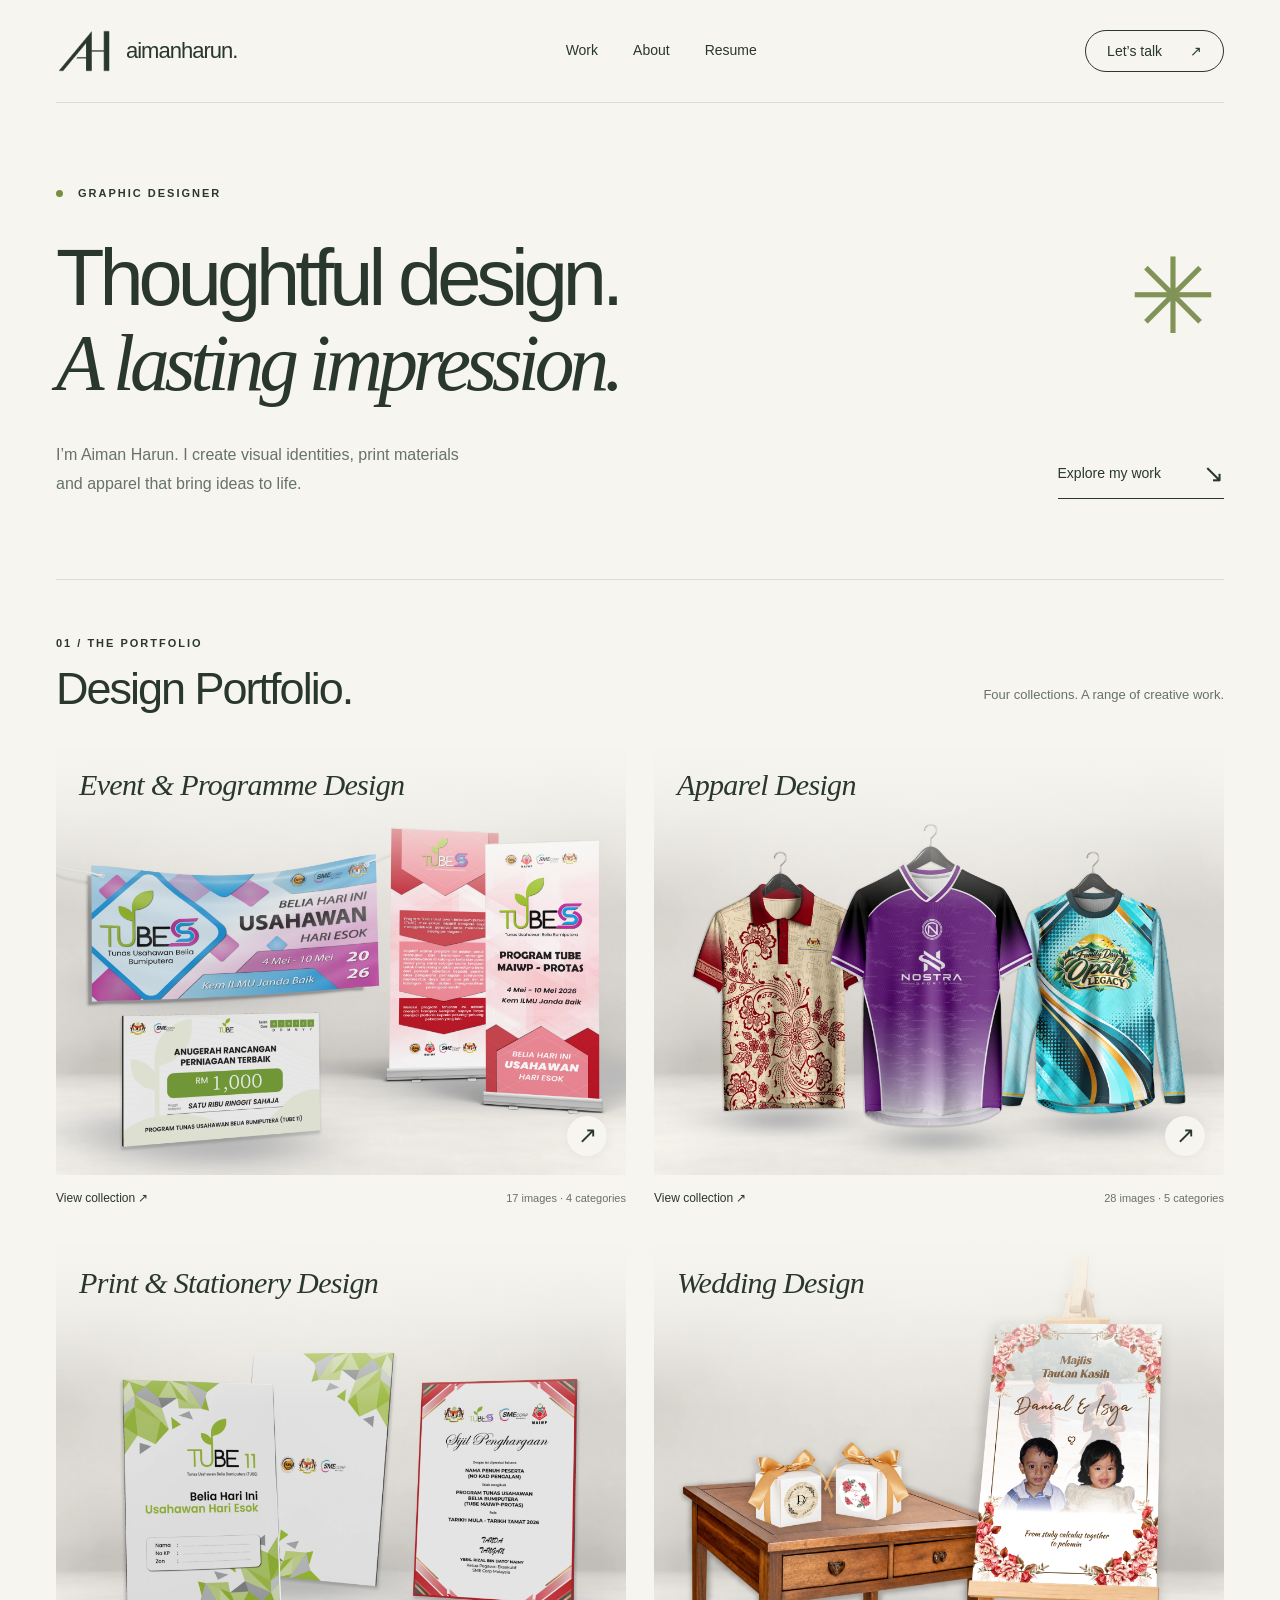
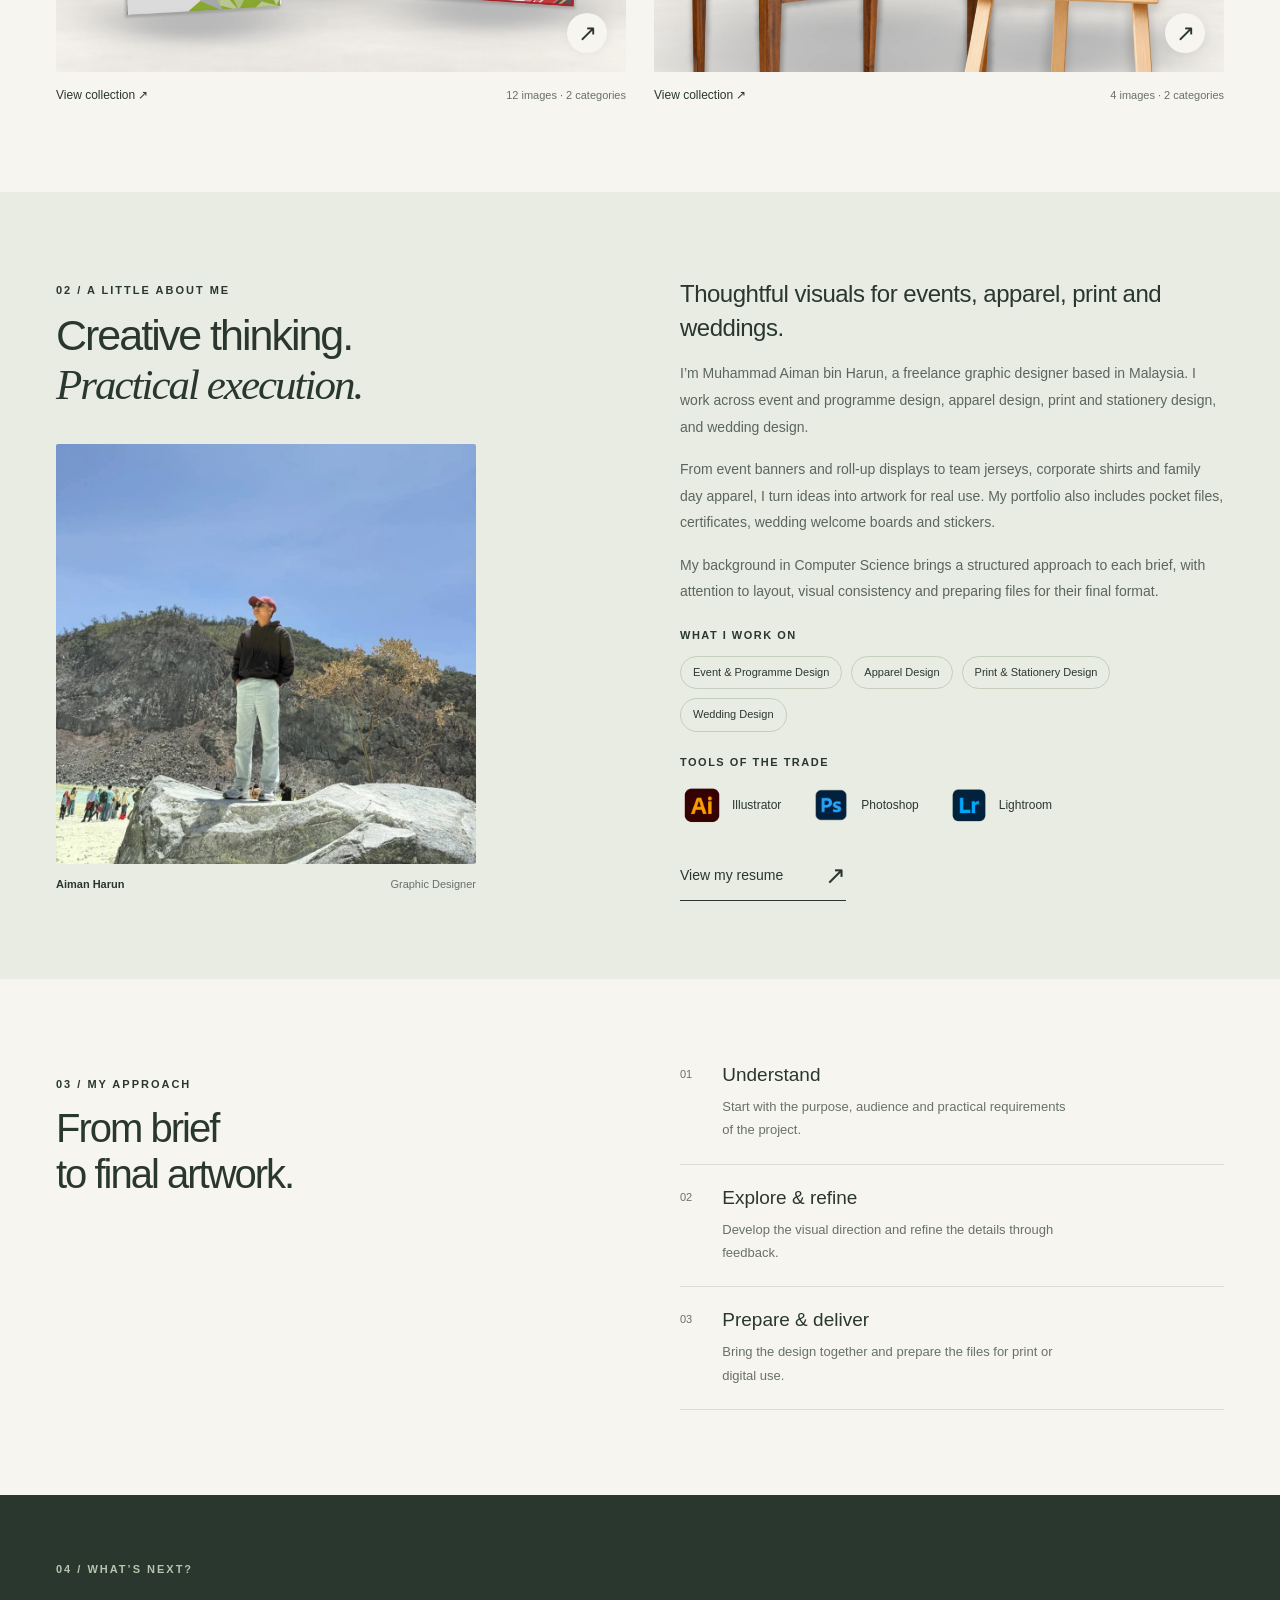
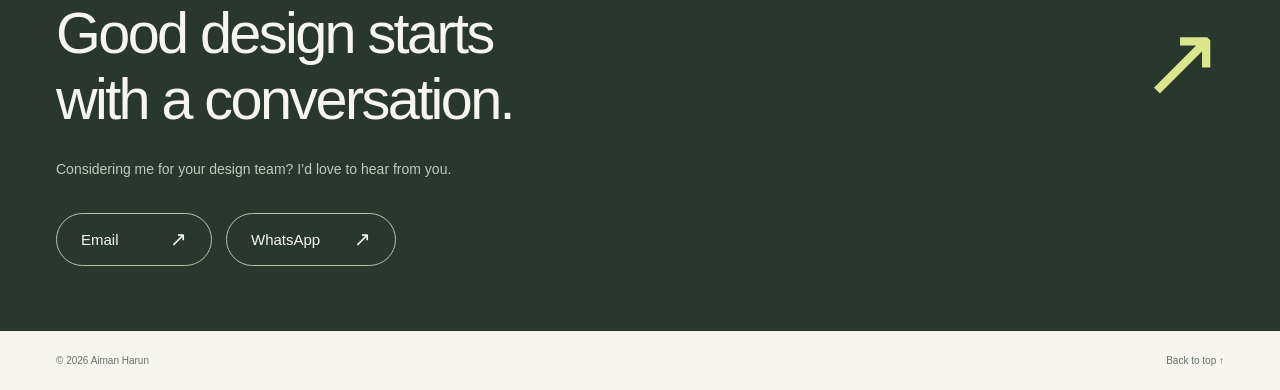
==== commit faad1e3a: "Add files via upload" ====
--- a/index.html
+++ b/index.html
@@ -6,5 +6,5 @@
 <section id="work" class="work wrap"><div class="section-heading"><div><p class="eyebrow">01 / THE PORTFOLIO</p><h2>Design Portfolio.</h2></div><p class="muted">Four collections. A range of creative work.</p></div><div class="project-grid" id="project-grid"></div><p id="filter-status" class="sr-only" aria-live="polite"></p></section>
 <section id="about" class="about"><div class="wrap about-layout"><div><p class="eyebrow">02 / A LITTLE ABOUT ME</p><h2>Creative thinking.<br><em>Practical execution.</em></h2><figure class="about-portrait"><img src="images/brand/aiman-harun.webp" alt="Aiman Harun standing on a mountain summit" width="960" height="960" loading="lazy"><figcaption><span>Aiman Harun</span><span>Graphic Designer</span></figcaption></figure></div><div class="about-copy"><p class="intro">Thoughtful visuals for events, apparel, print and weddings.</p><p>I’m Muhammad Aiman bin Harun, a freelance graphic designer based in Malaysia. I work across event and programme design, apparel design, print and stationery design, and wedding design.</p><p>From event banners and roll-up displays to team jerseys, corporate shirts and family day apparel, I turn ideas into artwork for real use. My portfolio also includes pocket files, certificates, wedding welcome boards and stickers.</p><p>My background in Computer Science brings a structured approach to each brief, with attention to layout, visual consistency and preparing files for their final format.</p><div class="skill-block"><h3>What I work on</h3><div class="tags"><span>Event &amp; Programme Design</span><span>Apparel Design</span><span>Print &amp; Stationery Design</span><span>Wedding Design</span></div></div><div class="skill-block"><h3>Tools of the trade</h3><div class="tools tools-with-logos"><span><img src="images/tools/AI.png" alt="" width="44" height="44" loading="lazy">Illustrator</span><span><img src="images/tools/PS.png" alt="" width="44" height="44" loading="lazy">Photoshop</span><span><img src="images/tools/LR.png" alt="" width="44" height="44" loading="lazy">Lightroom</span></div></div><a class="text-link" href="resume.pdf" target="_blank" rel="noopener noreferrer">View my resume <span>↗</span></a></div></div></section>
 <section class="process wrap"><div><p class="eyebrow">03 / MY APPROACH</p><h2>From brief<br>to final artwork.</h2></div><div class="steps"><article><span>01</span><div><h3>Understand</h3><p>Start with the purpose, audience and practical requirements of the project.</p></div></article><article><span>02</span><div><h3>Explore & refine</h3><p>Develop the visual direction and refine the details through feedback.</p></div></article><article><span>03</span><div><h3>Prepare & deliver</h3><p>Bring the design together and prepare the files for print or digital use.</p></div></article></div></section>
-<section id="contact" class="contact"><div class="wrap"><p class="eyebrow">04 / WHAT’S NEXT?</p><div class="contact-title"><h2>Good design starts<br>with a conversation.</h2><span aria-hidden="true">↗</span></div><p>Considering me for your design team? I’d love to hear from you.</p><div class="contact-methods"><a class="contact-button" href="mailto:muhammadaimanh01@gmail.com">Email <span aria-hidden="true">↗</span></a><a class="contact-button" href="https://wa.me/60194015266" target="_blank" rel="noopener noreferrer">WhatsApp <span aria-hidden="true">↗</span></a></div></div></section></main><footer class="wrap"><span>© <span id="year">2026</span> Aiman Harun</span><span>Made with care & a little curiosity.</span><a href="#home">Back to top ↑</a></footer>
+<section id="contact" class="contact"><div class="wrap"><p class="eyebrow">04 / WHAT’S NEXT?</p><div class="contact-title"><h2>Good design starts<br>with a conversation.</h2><span aria-hidden="true">↗</span></div><p>Considering me for your design team? I’d love to hear from you.</p><div class="contact-methods"><a class="contact-button" href="mailto:muhammadaimanh01@gmail.com">Email <span aria-hidden="true">↗</span></a><a class="contact-button" href="https://wa.me/60194015266" target="_blank" rel="noopener noreferrer">WhatsApp <span aria-hidden="true">↗</span></a></div></div></section></main><footer class="wrap"><span>© <span id="year">2026</span> Aiman Harun</span><a href="#home">Back to top ↑</a></footer>
 </body></html>
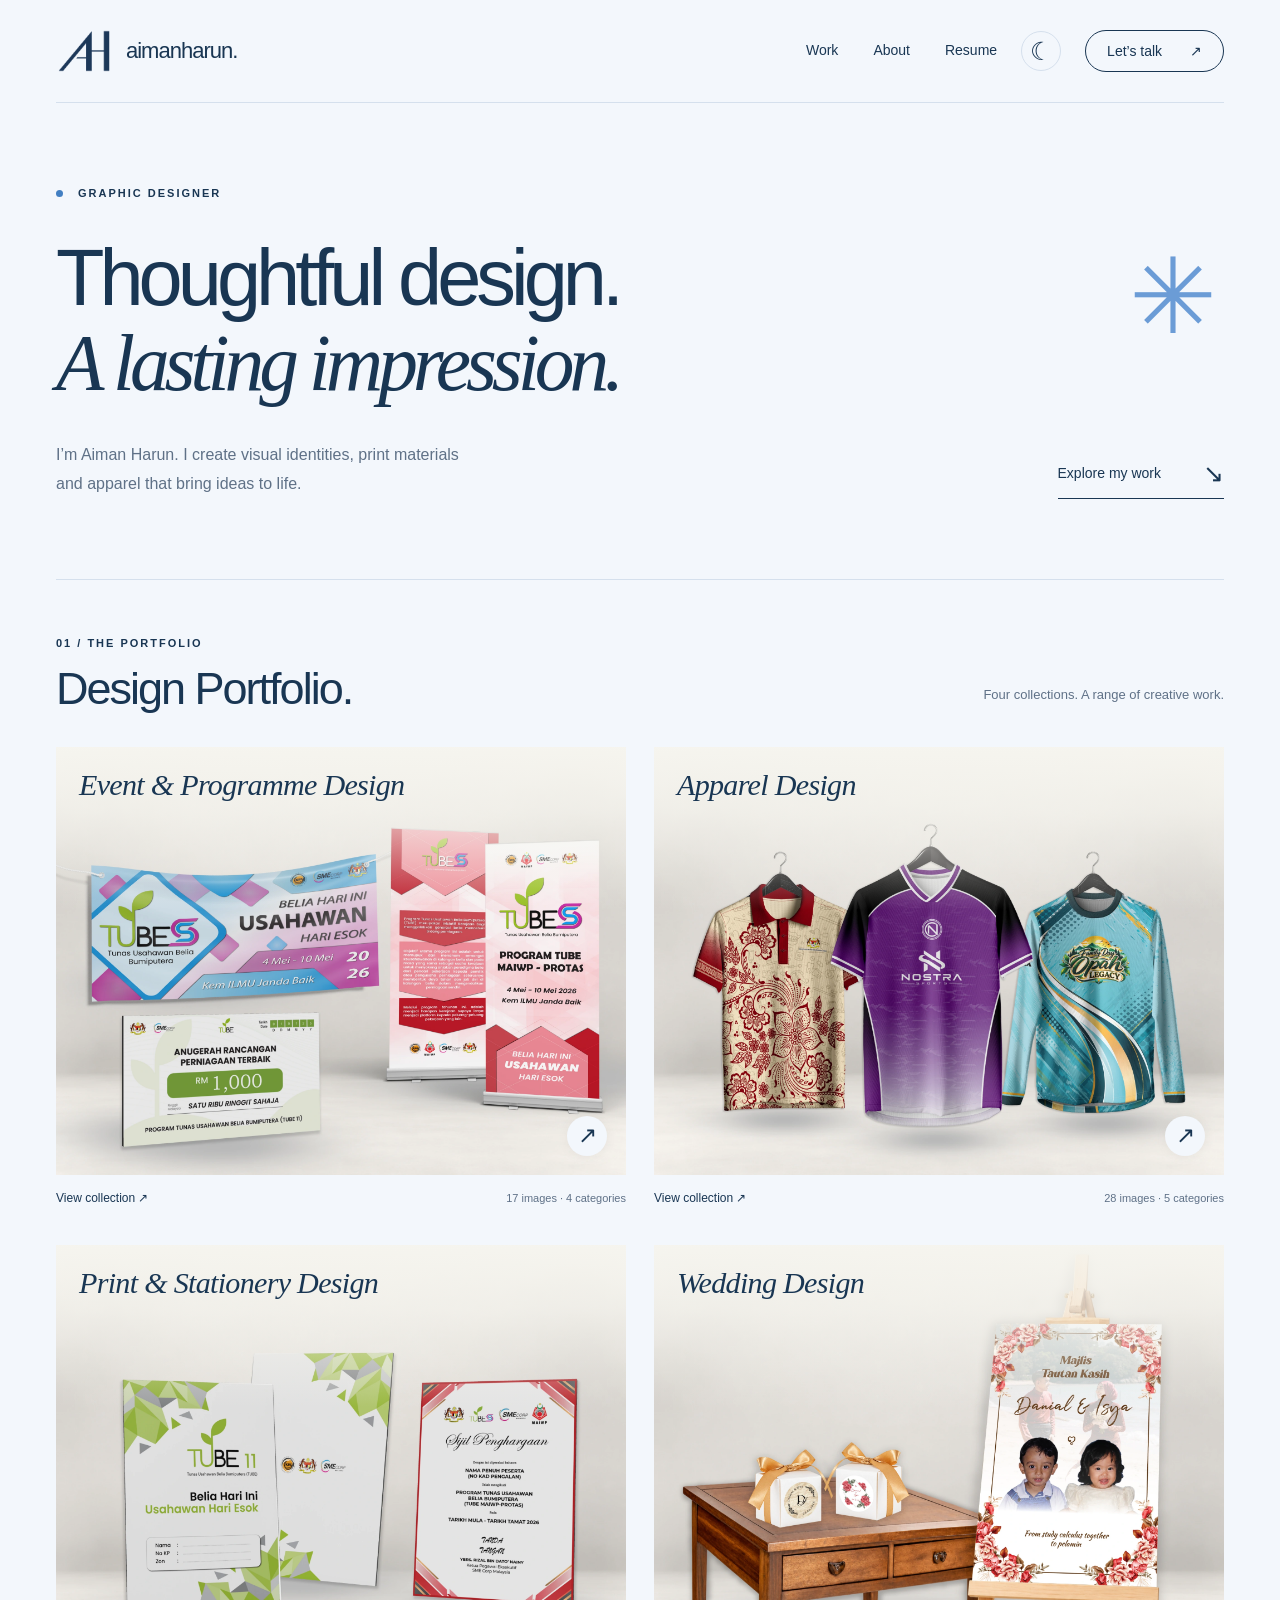
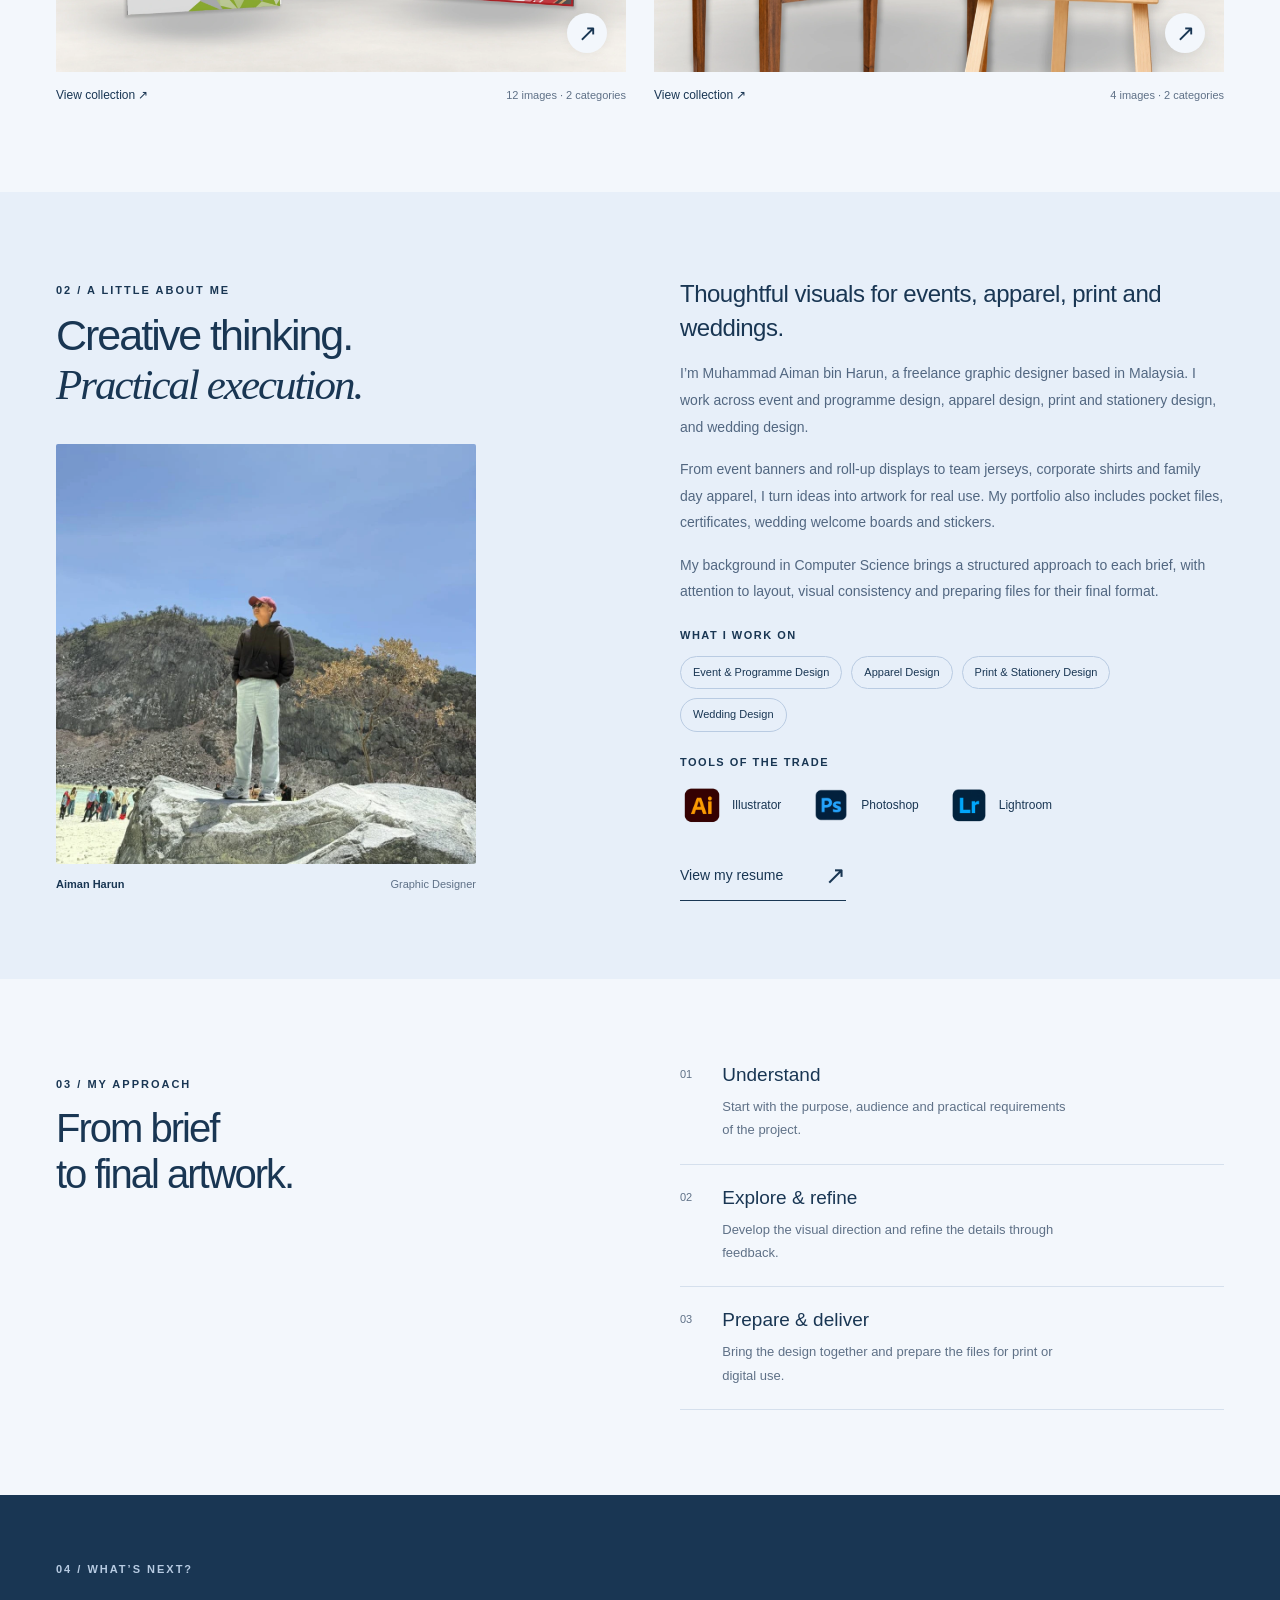
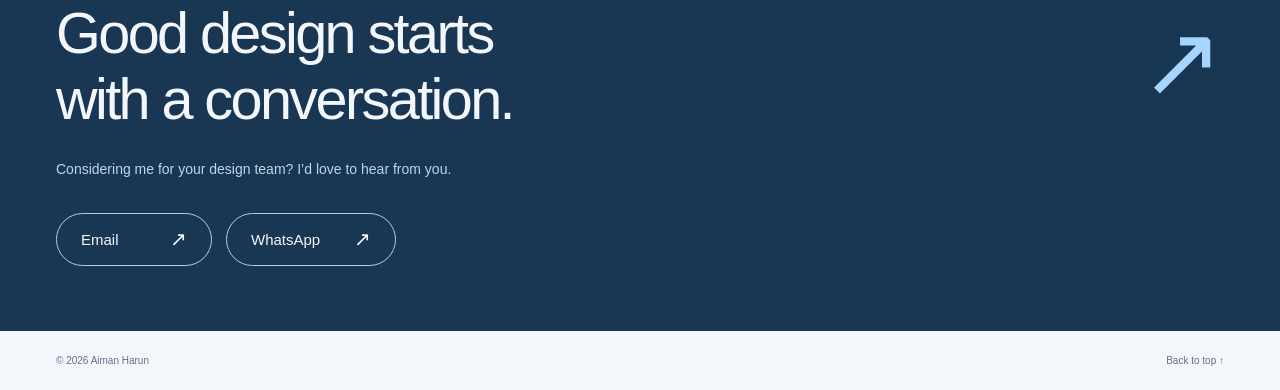
==== commit dc4516cb: "Add files via upload" ====
--- a/index.html
+++ b/index.html
@@ -1,7 +1,7 @@
 <!doctype html>
-<html lang="en"><head><meta charset="utf-8"><meta name="viewport" content="width=device-width, initial-scale=1"><meta name="description" content="Aiman Harun — Graphic Designer based in Malaysia. Event branding, print design, apparel and merchandise."><meta name="theme-color" content="#f6f5ef"><title>Aiman Harun — Graphic Designer</title><link rel="stylesheet" href="styles.css"><link rel="stylesheet" href="gallery.css"><script src="projects.js" defer></script><script src="script.js" defer></script><link id="site-favicon" rel="icon" href="images/brand/favicon-light.png" type="image/png" sizes="64x64"><script src="favicon.js" defer></script></head>
+<html lang="en"><head><meta charset="utf-8"><script src="theme.js"></script><meta name="viewport" content="width=device-width, initial-scale=1"><meta name="description" content="Aiman Harun — Graphic Designer based in Malaysia. Event branding, print design, apparel and merchandise."><meta name="theme-color" content="#f3f7fc"><title>Aiman Harun — Graphic Designer</title><link rel="stylesheet" href="styles.css"><link rel="stylesheet" href="gallery.css"><script src="projects.js" defer></script><script src="script.js" defer></script><link id="site-favicon" rel="icon" href="images/brand/favicon-light.png" type="image/png" sizes="64x64"><script src="favicon.js" defer></script></head>
 <body><a class="skip" href="#work">Skip to work</a>
-<header class="nav wrap"><a class="wordmark" href="#home" aria-label="Aiman Harun home"><img class="brand-logo" src="images/brand/logo-ah.webp" alt="AH" width="60" height="60"><span class="brand-name">aiman<span>harun.</span></span></a><nav aria-label="Main navigation"><a href="#work">Work</a><a href="#about">About</a><a class="resume-nav" href="resume.pdf" target="_blank" rel="noopener noreferrer" title="Open my resume (PDF) in a new tab">Resume</a></nav><a class="nav-contact" href="#contact">Let’s talk <span>↗</span></a></header>
+<header class="nav wrap"><a class="wordmark" href="#home" aria-label="Aiman Harun home"><img class="brand-logo" src="images/brand/logo-ah.webp" alt="AH" width="60" height="60"><span class="brand-name">aiman<span>harun.</span></span></a><nav aria-label="Main navigation"><a href="#work">Work</a><a href="#about">About</a><a class="resume-nav" href="resume.pdf" target="_blank" rel="noopener noreferrer" title="Open my resume (PDF) in a new tab">Resume</a></nav><button class="theme-toggle" type="button" aria-label="Switch to dark mode" aria-pressed="false" title="Switch to dark mode"><span aria-hidden="true">☾</span></button><a class="nav-contact" href="#contact">Let’s talk <span>↗</span></a></header>
 <main><section id="home" class="hero wrap"><div class="eyebrow"><span class="dot"></span> GRAPHIC DESIGNER</div><h1>Thoughtful design.<br><span>A lasting impression.</span><span class="hero-star" aria-hidden="true">✳</span></h1><div class="hero-bottom"><p>I’m Aiman Harun. I create visual identities, print materials and apparel that bring ideas to life.</p><a class="text-link" href="#work">Explore my work <span>↘</span></a></div></section>
 <section id="work" class="work wrap"><div class="section-heading"><div><p class="eyebrow">01 / THE PORTFOLIO</p><h2>Design Portfolio.</h2></div><p class="muted">Four collections. A range of creative work.</p></div><div class="project-grid" id="project-grid"></div><p id="filter-status" class="sr-only" aria-live="polite"></p></section>
 <section id="about" class="about"><div class="wrap about-layout"><div><p class="eyebrow">02 / A LITTLE ABOUT ME</p><h2>Creative thinking.<br><em>Practical execution.</em></h2><figure class="about-portrait"><img src="images/brand/aiman-harun.webp" alt="Aiman Harun standing on a mountain summit" width="960" height="960" loading="lazy"><figcaption><span>Aiman Harun</span><span>Graphic Designer</span></figcaption></figure></div><div class="about-copy"><p class="intro">Thoughtful visuals for events, apparel, print and weddings.</p><p>I’m Muhammad Aiman bin Harun, a freelance graphic designer based in Malaysia. I work across event and programme design, apparel design, print and stationery design, and wedding design.</p><p>From event banners and roll-up displays to team jerseys, corporate shirts and family day apparel, I turn ideas into artwork for real use. My portfolio also includes pocket files, certificates, wedding welcome boards and stickers.</p><p>My background in Computer Science brings a structured approach to each brief, with attention to layout, visual consistency and preparing files for their final format.</p><div class="skill-block"><h3>What I work on</h3><div class="tags"><span>Event &amp; Programme Design</span><span>Apparel Design</span><span>Print &amp; Stationery Design</span><span>Wedding Design</span></div></div><div class="skill-block"><h3>Tools of the trade</h3><div class="tools tools-with-logos"><span><img src="images/tools/AI.png" alt="" width="44" height="44" loading="lazy">Illustrator</span><span><img src="images/tools/PS.png" alt="" width="44" height="44" loading="lazy">Photoshop</span><span><img src="images/tools/LR.png" alt="" width="44" height="44" loading="lazy">Lightroom</span></div></div><a class="text-link" href="resume.pdf" target="_blank" rel="noopener noreferrer">View my resume <span>↗</span></a></div></div></section>
--- a/styles.css
+++ b/styles.css
@@ -1 +1 @@
-:root{--paper:#f6f5ef;--ink:#29372f;--muted:#68716b;--line:#d9ddd3;--accent:#dce78b}*{box-sizing:border-box}html{scroll-behavior:smooth;scroll-padding-top:30px}body{margin:0;background:var(--paper);color:var(--ink);font-family:Arial,Helvetica,sans-serif;-webkit-font-smoothing:antialiased}a{color:inherit;text-decoration:none}button{font:inherit;color:inherit;cursor:pointer}a:focus-visible,button:focus-visible{outline:3px solid #658832;outline-offset:5px}::selection{background:var(--accent)}.wrap{width:min(1280px,calc(100% - 112px));margin:auto}.nav{display:flex;align-items:center;justify-content:space-between;padding:32px 0;border-bottom:1px solid var(--line);gap:25px}.wordmark{font-size:25px;letter-spacing:-1.5px;font-weight:800}.wordmark span{font-weight:400}.nav nav{display:flex;gap:35px;font-size:14px}.nav nav a:hover{opacity:.6}.nav-contact{border:1px solid var(--ink);border-radius:50px;padding:12px 21px;font-size:14px}.nav-contact span{margin-left:24px}.hero{padding-top:81px;padding-bottom:80px}.eyebrow{font-size:11px;letter-spacing:2px;font-weight:600;line-height:1.7}.dot{display:inline-block;width:7px;height:7px;background:#788f3e;border-radius:50%;margin-right:10px;flex-shrink:0}h1{position:relative;font-size:clamp(52px,6.2vw,88px);letter-spacing:-5px;line-height:1.08;font-weight:500;margin:32px 0 34px}h1>span:first-of-type{font-family:Georgia,serif;font-style:italic;font-weight:400}.hero-star{position:absolute;right:12px;top:5px;color:#829357;font-size:105px;font-weight:400}.hero-bottom{display:flex;justify-content:space-between;align-items:flex-end;gap:25px}.hero-bottom p{max-width:415px;font-size:16px;line-height:1.8;color:var(--muted);margin:0}.text-link{display:inline-flex;align-items:center;gap:42px;font-size:14px;border-bottom:1px solid var(--ink);padding:10px 0}.text-link span{font-size:25px}.work{padding-bottom:90px;border-top:1px solid var(--line);padding-top:43px}.section-heading{display:flex;align-items:flex-end;justify-content:space-between;gap:20px}h2{font-size:45px;letter-spacing:-2px;line-height:1.15;font-weight:500;margin:10px 0 0}.serif{font-family:Georgia,serif;color:#7f9348}.muted{font-size:13px;color:var(--muted)}.draft-note{background:#eceee3;color:#5b6658;font-size:12px;line-height:1.6;padding:12px 16px;margin:25px 0 23px;border-radius:4px}.filters{display:flex;gap:8px;flex-wrap:wrap;margin-bottom:30px}.filter{border:1px solid var(--line);background:transparent;border-radius:30px;padding:11px 20px;font-size:12px}.filter.active{background:var(--ink);border-color:var(--ink);color:var(--paper)}.filter small{margin-left:8px;opacity:.6}.project-grid{display:grid;grid-template-columns:1fr 1fr;gap:40px 28px}.project-card{text-align:left;border:0;padding:0;background:none;width:100%;display:block}.project-image{overflow:hidden;position:relative;background:#e5e6dd;aspect-ratio:4/3}.project-image img{width:100%;height:100%;object-fit:cover;display:block;transition:transform .5s}.project-card:hover img{transform:scale(1.035)}.project-image .open{position:absolute;right:19px;bottom:19px;border-radius:50%;width:40px;height:40px;background:var(--paper);display:grid;place-items:center;font-size:23px;transition:transform .2s}.project-card:hover .open{transform:rotate(45deg)}.project-meta{display:flex;justify-content:space-between;align-items:center;gap:12px;margin-top:16px}.project-meta h3{font-size:18px;font-weight:500;letter-spacing:-.4px;margin:0}.project-meta p{font-size:11px;color:var(--muted);margin:0}.about{background:#e9ece2;padding:78px 0}.about-layout{display:grid;grid-template-columns:1fr 1fr;gap:80px}.about h2{font-size:43px}.about h2 em{font-family:Georgia,serif;font-weight:400}.monogram{margin-top:40px;width:220px;height:230px;border:1px solid #bdc6b7;padding:20px 27px;font-family:Georgia,serif;font-size:115px;line-height:1.15;position:relative}.monogram>span{position:absolute;top:8px;right:16px;font-size:49px;color:#819252}.monogram small{display:block;font-family:Arial,sans-serif;font-size:9px;letter-spacing:2px;margin-top:18px}.about-copy .intro{font-size:24px;line-height:1.4;margin-top:0;color:var(--ink);letter-spacing:-.5px}.about-copy p{font-size:14px;color:#5b665e;line-height:1.9}.skill-block{margin:26px 0}.skill-block h3{font-size:11px;text-transform:uppercase;letter-spacing:1.5px;margin-bottom:15px}.tags{display:flex;gap:8px;flex-wrap:wrap}.tags span{border:1px solid #c5cebd;padding:8px 12px;font-size:11px;border-radius:30px}.tools{display:flex;gap:16px;flex-wrap:wrap;font-size:12px;align-items:center}.tools span{display:flex;gap:7px;align-items:center}.tools b{border:1px solid #8b9781;padding:5px;font-size:13px}.process{padding-top:85px;padding-bottom:85px;display:grid;grid-template-columns:1fr 1fr;gap:80px}.process h2{font-size:40px}.steps article{display:flex;gap:30px;padding:22px 0;border-bottom:1px solid var(--line)}.steps article:first-child{padding-top:0}.steps article>span{font-size:11px;padding-top:4px;color:var(--muted)}.steps h3{font-size:19px;margin:0 0 9px;font-weight:500}.steps p{font-size:13px;color:var(--muted);line-height:1.8;margin:0;max-width:350px}.contact{background:var(--ink);color:var(--paper);padding:65px 0 35px}.contact .eyebrow{color:#b9c3ad}.contact-title{display:flex;justify-content:space-between;align-items:center}.contact h2{font-size:clamp(38px,4.5vw,64px);letter-spacing:-2.6px}.contact-title>span{font-size:100px;color:var(--accent)}.contact p:not(.eyebrow){font-size:14px;line-height:1.8;color:#c1c9bd;margin-top:25px}.email{display:inline-block;font-size:clamp(17px,2.4vw,30px);padding:16px 0;border-bottom:1px solid #778273;letter-spacing:-.6px;overflow-wrap:anywhere}.email span{margin-left:22px}.contact-bottom{display:flex;justify-content:space-between;margin-top:65px;font-size:12px;color:#bec6b9}.contact-bottom a{color:var(--paper)}footer{padding-top:24px;padding-bottom:24px;display:flex;justify-content:space-between;gap:18px;color:var(--muted);font-size:10px}dialog{border:0;background:var(--paper);color:var(--ink);width:min(1100px,calc(100% - 32px));max-height:90vh;padding:28px}dialog::backdrop{background:#152218c9;backdrop-filter:blur(5px)}.modal-top{display:flex;justify-content:space-between;align-items:center;margin-bottom:24px}.modal-top button{border:1px solid var(--line);background:none;padding:9px 15px;border-radius:30px}.modal-layout{display:grid;grid-template-columns:1.1fr 1fr;gap:30px}.modal-layout>img{width:100%;height:auto}.modal-copy h2{font-size:34px;margin:12px 0 18px}.modal-copy p,.modal-copy li{font-size:14px;line-height:1.8;color:var(--muted)}.modal-copy h3{font-size:13px;margin-top:24px}.placeholder-label{font-size:10px;letter-spacing:1px;background:var(--accent);padding:6px 9px;display:inline-block}.modal-footnote{border-top:1px solid var(--line);padding-top:15px;font-size:12px!important}.sr-only,.skip{position:absolute;width:1px;height:1px;overflow:hidden;clip-path:inset(50%)}.skip:focus{width:auto;height:auto;clip-path:none;background:var(--accent);padding:15px;z-index:10}body.modal-open{overflow:hidden}[hidden]{display:none!important}@media(min-width:1500px){.hero{padding-top:95px}}@media(max-width:1000px){.wrap{width:calc(100% - 64px)}h1{letter-spacing:-3px;font-size:64px}.hero-star{font-size:70px;top:-25px;right:0}.about-layout,.process{gap:40px}.project-meta{display:block}.project-meta p{margin-top:7px}}@media(max-width:650px){.wrap{width:calc(100% - 40px)}.nav{padding:22px 0;gap:12px}.wordmark{font-size:22px}.nav nav{gap:17px;font-size:12px}.nav-contact{display:none}.hero{padding:55px 0}.eyebrow{font-size:9px;letter-spacing:1.5px}h1{font-size:clamp(38px,8.8vw,57px);letter-spacing:-2px;margin-top:29px}.hero-star{font-size:38px;top:-39px;right:0}.hero-bottom{display:block}.hero-bottom p{font-size:14px}.hero-bottom .text-link{margin-top:16px}.section-heading{display:block}.section-heading .muted{margin-top:14px}h2{font-size:36px}.filters{gap:7px}.filter{font-size:11px;padding:9px 13px}.draft-note{font-size:11px}.project-grid{grid-template-columns:1fr;gap:29px}.project-meta{display:flex}.project-meta h3{font-size:16px}.project-meta p{font-size:10px;max-width:100px;text-align:right}.work{padding-bottom:55px;padding-top:30px}.about{padding:50px 0}.about-layout,.process{grid-template-columns:1fr;gap:32px}.about h2{font-size:35px}.monogram{display:none}.about-copy .intro{font-size:22px}.process{padding-top:50px;padding-bottom:50px}.process h2{font-size:34px}.contact{padding-top:45px}.contact h2{font-size:38px;letter-spacing:-1.5px}.contact-title>span{font-size:45px}.contact-bottom{margin-top:40px}footer{flex-wrap:wrap;font-size:10px}footer>span:nth-child(2){display:none}.modal-layout{grid-template-columns:1fr}dialog{padding:20px}.modal-copy h2{font-size:28px}}@media(prefers-reduced-motion:reduce){html{scroll-behavior:auto}*{transition:none!important}}
+:root{--paper:#f3f7fc;--ink:#193653;--muted:#5f7187;--line:#d5e0ed;--accent:#a6d6ff}*{box-sizing:border-box}html{scroll-behavior:smooth;scroll-padding-top:30px}body{margin:0;background:var(--paper);color:var(--ink);font-family:Arial,Helvetica,sans-serif;-webkit-font-smoothing:antialiased}a{color:inherit;text-decoration:none}button{font:inherit;color:inherit;cursor:pointer}a:focus-visible,button:focus-visible{outline:3px solid #367fc2;outline-offset:5px}::selection{background:var(--accent)}.wrap{width:min(1280px,calc(100% - 112px));margin:auto}.nav{display:flex;align-items:center;justify-content:space-between;padding:32px 0;border-bottom:1px solid var(--line);gap:25px}.wordmark{font-size:25px;letter-spacing:-1.5px;font-weight:800}.wordmark span{font-weight:400}.nav nav{display:flex;gap:35px;font-size:14px}.nav nav a:hover{opacity:.6}.nav-contact{border:1px solid var(--ink);border-radius:50px;padding:12px 21px;font-size:14px}.nav-contact span{margin-left:24px}.hero{padding-top:81px;padding-bottom:80px}.eyebrow{font-size:11px;letter-spacing:2px;font-weight:600;line-height:1.7}.dot{display:inline-block;width:7px;height:7px;background:#427fc2;border-radius:50%;margin-right:10px;flex-shrink:0}h1{position:relative;font-size:clamp(52px,6.2vw,88px);letter-spacing:-5px;line-height:1.08;font-weight:500;margin:32px 0 34px}h1>span:first-of-type{font-family:Georgia,serif;font-style:italic;font-weight:400}.hero-star{position:absolute;right:12px;top:5px;color:#6b9cd6;font-size:105px;font-weight:400}.hero-bottom{display:flex;justify-content:space-between;align-items:flex-end;gap:25px}.hero-bottom p{max-width:415px;font-size:16px;line-height:1.8;color:var(--muted);margin:0}.text-link{display:inline-flex;align-items:center;gap:42px;font-size:14px;border-bottom:1px solid var(--ink);padding:10px 0}.text-link span{font-size:25px}.work{padding-bottom:90px;border-top:1px solid var(--line);padding-top:43px}.section-heading{display:flex;align-items:flex-end;justify-content:space-between;gap:20px}h2{font-size:45px;letter-spacing:-2px;line-height:1.15;font-weight:500;margin:10px 0 0}.serif{font-family:Georgia,serif;color:#326ca8}.muted{font-size:13px;color:var(--muted)}.draft-note{background:#e9f0f9;color:#526781;font-size:12px;line-height:1.6;padding:12px 16px;margin:25px 0 23px;border-radius:4px}.filters{display:flex;gap:8px;flex-wrap:wrap;margin-bottom:30px}.filter{border:1px solid var(--line);background:transparent;border-radius:30px;padding:11px 20px;font-size:12px}.filter.active{background:var(--ink);border-color:var(--ink);color:var(--paper)}.filter small{margin-left:8px;opacity:.6}.project-grid{display:grid;grid-template-columns:1fr 1fr;gap:40px 28px}.project-card{text-align:left;border:0;padding:0;background:none;width:100%;display:block}.project-image{overflow:hidden;position:relative;background:#e6edf6;aspect-ratio:4/3}.project-image img{width:100%;height:100%;object-fit:cover;display:block;transition:transform .5s}.project-card:hover img{transform:scale(1.035)}.project-image .open{position:absolute;right:19px;bottom:19px;border-radius:50%;width:40px;height:40px;background:var(--paper);display:grid;place-items:center;font-size:23px;transition:transform .2s}.project-card:hover .open{transform:rotate(45deg)}.project-meta{display:flex;justify-content:space-between;align-items:center;gap:12px;margin-top:16px}.project-meta h3{font-size:18px;font-weight:500;letter-spacing:-.4px;margin:0}.project-meta p{font-size:11px;color:var(--muted);margin:0}.about{background:#e7eff9;padding:78px 0}.about-layout{display:grid;grid-template-columns:1fr 1fr;gap:80px}.about h2{font-size:43px}.about h2 em{font-family:Georgia,serif;font-weight:400}.monogram{margin-top:40px;width:220px;height:230px;border:1px solid #bdcfe4;padding:20px 27px;font-family:Georgia,serif;font-size:115px;line-height:1.15;position:relative}.monogram>span{position:absolute;top:8px;right:16px;font-size:49px;color:#4f85c1}.monogram small{display:block;font-family:Arial,sans-serif;font-size:9px;letter-spacing:2px;margin-top:18px}.about-copy .intro{font-size:24px;line-height:1.4;margin-top:0;color:var(--ink);letter-spacing:-.5px}.about-copy p{font-size:14px;color:#526781;line-height:1.9}.skill-block{margin:26px 0}.skill-block h3{font-size:11px;text-transform:uppercase;letter-spacing:1.5px;margin-bottom:15px}.tags{display:flex;gap:8px;flex-wrap:wrap}.tags span{border:1px solid #b9cbe2;padding:8px 12px;font-size:11px;border-radius:30px}.tools{display:flex;gap:16px;flex-wrap:wrap;font-size:12px;align-items:center}.tools span{display:flex;gap:7px;align-items:center}.tools b{border:1px solid #91a8c1;padding:5px;font-size:13px}.process{padding-top:85px;padding-bottom:85px;display:grid;grid-template-columns:1fr 1fr;gap:80px}.process h2{font-size:40px}.steps article{display:flex;gap:30px;padding:22px 0;border-bottom:1px solid var(--line)}.steps article:first-child{padding-top:0}.steps article>span{font-size:11px;padding-top:4px;color:var(--muted)}.steps h3{font-size:19px;margin:0 0 9px;font-weight:500}.steps p{font-size:13px;color:var(--muted);line-height:1.8;margin:0;max-width:350px}.contact{background:var(--ink);color:var(--paper);padding:65px 0 35px}.contact .eyebrow{color:#b7cbe2}.contact-title{display:flex;justify-content:space-between;align-items:center}.contact h2{font-size:clamp(38px,4.5vw,64px);letter-spacing:-2.6px}.contact-title>span{font-size:100px;color:var(--accent)}.contact p:not(.eyebrow){font-size:14px;line-height:1.8;color:#c3d4e8;margin-top:25px}.email{display:inline-block;font-size:clamp(17px,2.4vw,30px);padding:16px 0;border-bottom:1px solid #8396ad;letter-spacing:-.6px;overflow-wrap:anywhere}.email span{margin-left:22px}.contact-bottom{display:flex;justify-content:space-between;margin-top:65px;font-size:12px;color:#bdcfe4}.contact-bottom a{color:var(--paper)}footer{padding-top:24px;padding-bottom:24px;display:flex;justify-content:space-between;gap:18px;color:var(--muted);font-size:10px}dialog{border:0;background:var(--paper);color:var(--ink);width:min(1100px,calc(100% - 32px));max-height:90vh;padding:28px}dialog::backdrop{background:#0b1830c9;backdrop-filter:blur(5px)}.modal-top{display:flex;justify-content:space-between;align-items:center;margin-bottom:24px}.modal-top button{border:1px solid var(--line);background:none;padding:9px 15px;border-radius:30px}.modal-layout{display:grid;grid-template-columns:1.1fr 1fr;gap:30px}.modal-layout>img{width:100%;height:auto}.modal-copy h2{font-size:34px;margin:12px 0 18px}.modal-copy p,.modal-copy li{font-size:14px;line-height:1.8;color:var(--muted)}.modal-copy h3{font-size:13px;margin-top:24px}.placeholder-label{font-size:10px;letter-spacing:1px;background:var(--accent);padding:6px 9px;display:inline-block}.modal-footnote{border-top:1px solid var(--line);padding-top:15px;font-size:12px!important}.sr-only,.skip{position:absolute;width:1px;height:1px;overflow:hidden;clip-path:inset(50%)}.skip:focus{width:auto;height:auto;clip-path:none;background:var(--accent);padding:15px;z-index:10}body.modal-open{overflow:hidden}[hidden]{display:none!important}@media(min-width:1500px){.hero{padding-top:95px}}@media(max-width:1000px){.wrap{width:calc(100% - 64px)}h1{letter-spacing:-3px;font-size:64px}.hero-star{font-size:70px;top:-25px;right:0}.about-layout,.process{gap:40px}.project-meta{display:block}.project-meta p{margin-top:7px}}@media(max-width:650px){.wrap{width:calc(100% - 40px)}.nav{padding:22px 0;gap:12px}.wordmark{font-size:22px}.nav nav{gap:17px;font-size:12px}.nav-contact{display:none}.hero{padding:55px 0}.eyebrow{font-size:9px;letter-spacing:1.5px}h1{font-size:clamp(38px,8.8vw,57px);letter-spacing:-2px;margin-top:29px}.hero-star{font-size:38px;top:-39px;right:0}.hero-bottom{display:block}.hero-bottom p{font-size:14px}.hero-bottom .text-link{margin-top:16px}.section-heading{display:block}.section-heading .muted{margin-top:14px}h2{font-size:36px}.filters{gap:7px}.filter{font-size:11px;padding:9px 13px}.draft-note{font-size:11px}.project-grid{grid-template-columns:1fr;gap:29px}.project-meta{display:flex}.project-meta h3{font-size:16px}.project-meta p{font-size:10px;max-width:100px;text-align:right}.work{padding-bottom:55px;padding-top:30px}.about{padding:50px 0}.about-layout,.process{grid-template-columns:1fr;gap:32px}.about h2{font-size:35px}.monogram{display:none}.about-copy .intro{font-size:22px}.process{padding-top:50px;padding-bottom:50px}.process h2{font-size:34px}.contact{padding-top:45px}.contact h2{font-size:38px;letter-spacing:-1.5px}.contact-title>span{font-size:45px}.contact-bottom{margin-top:40px}footer{flex-wrap:wrap;font-size:10px}footer>span:nth-child(2){display:none}.modal-layout{grid-template-columns:1fr}dialog{padding:20px}.modal-copy h2{font-size:28px}}@media(prefers-reduced-motion:reduce){html{scroll-behavior:auto}*{transition:none!important}}
--- a/gallery.css
+++ b/gallery.css
@@ -1,4 +1,4 @@
-.case-intro{padding-top:40px;padding-bottom:38px}.back-link{font-size:12px;color:var(--muted);display:inline-block;margin-bottom:30px}.back-link:hover{text-decoration:underline}.case-intro h1{font-size:clamp(46px,6vw,79px);letter-spacing:-3.7px;margin:18px 0 20px}.case-intro h1 em{font-family:Georgia,serif;font-weight:400}.case-lead{font-size:18px;color:var(--muted);line-height:1.7}.collection-overview{display:flex;gap:30px;color:var(--muted);font-size:11px;margin-top:28px}.collection-overview span+span{border-left:1px solid var(--line);padding-left:30px}.gallery-nav-shell{position:sticky;top:0;z-index:5;background:var(--paper);border-top:1px solid var(--line);border-bottom:1px solid var(--line)}.gallery-nav{display:flex;gap:10px;overflow-x:auto;padding:16px 0}.gallery-nav a{display:flex;align-items:center;white-space:nowrap;gap:17px;border:1px solid var(--line);border-radius:40px;padding:10px 16px;font-size:12px}.gallery-nav a:hover,.gallery-nav a[aria-current]{background:var(--ink);color:var(--paper);border-color:var(--ink)}.gallery-nav a span{font-size:10px;opacity:.6}.gallery-section{padding:55px 0;scroll-margin-top:90px}.gallery-section+.gallery-section{border-top:1px solid var(--line)}.gallery-heading{display:flex;align-items:baseline;gap:20px;margin-bottom:27px}.gallery-heading h2{font-size:37px;margin:0;letter-spacing:-1.5px}.gallery-heading p{font-size:13px;color:var(--muted);line-height:1.8;margin:11px 0 0;max-width:620px}.case-number{font:italic 16px Georgia,serif;color:var(--muted)}.gallery-count{margin-left:auto;font-size:11px;color:var(--muted);white-space:nowrap}.artwork-grid{display:grid;grid-template-columns:repeat(2,minmax(0,1fr));gap:32px 25px}.gallery-item{margin:0;min-width:0}.artwork-link{position:relative;display:flex;align-items:center;justify-content:center;width:100%;aspect-ratio:3/2;background:#e8e8e6;overflow:hidden;cursor:zoom-in}.artwork-link img{width:100%;height:100%;object-fit:contain;display:block;transition:transform .35s}.artwork-link:hover img{transform:scale(1.025)}.zoom-icon{position:absolute;bottom:14px;right:14px;width:33px;height:33px;display:grid;place-items:center;border-radius:50%;background:var(--paper);color:var(--ink);font-size:19px}.gallery-item figcaption{padding-top:12px;font-size:12px;line-height:1.6}.gallery-item figcaption small{display:none}.gallery-item figcaption span{display:block}#certificates .artwork-link{aspect-ratio:4/3}#mock-cheques .artwork-grid{grid-template-columns:1fr 1fr}.case-end{background:var(--ink);color:var(--paper);padding:42px 0;margin-top:15px}.case-end>.wrap{display:flex;justify-content:space-between;align-items:center;gap:30px}.case-end h2{font-size:32px;letter-spacing:-1px;margin-bottom:20px}.case-end h2 em{font-family:Georgia,serif;font-weight:400}.case-end a{font-size:12px;overflow-wrap:anywhere}.case-end .eyebrow{color:#bac5b3}.case-back{white-space:nowrap;border-bottom:1px solid #88937d;padding-bottom:8px}.image-viewer{background:var(--paper);width:min(1500px,calc(100% - 24px));max-height:94vh;padding:20px}.viewer-bar{display:flex;justify-content:space-between;align-items:center;gap:20px;margin-bottom:18px}.viewer-bar p{font-size:13px;margin:0}.viewer-bar button,.viewer-controls button{background:none;border:1px solid var(--line);border-radius:30px;padding:9px 15px;white-space:nowrap}.viewer-canvas img{display:block;width:100%;height:auto}.viewer-help{font-size:10px;color:var(--muted);margin:15px 0 0;text-align:center}.viewer-controls{display:flex;justify-content:space-between;align-items:center;gap:15px;margin-top:18px;font-size:12px}.viewer-controls button:disabled{opacity:.35;cursor:default}.event-card .project-image{isolation:isolate}.event-card .project-image::after{content:'';position:absolute;inset:0 0 auto;height:125px;background:linear-gradient(#f1f1efeb,#f1f1ef00);z-index:0;pointer-events:none}.event-card-title{position:absolute;z-index:1;top:21px;left:23px;right:23px;font-size:clamp(18px,2vw,27px);line-height:1.2;letter-spacing:-.8px;font-weight:500;margin:0;color:#29372f}.event-card .open{z-index:2}.event-card .project-meta{justify-content:space-between}.event-card .collection-link-label{font-size:12px;color:var(--ink)}@media(max-width:650px){.case-intro{padding-top:25px;padding-bottom:25px}.back-link{margin-bottom:23px}.case-intro h1{font-size:43px;letter-spacing:-2px}.case-lead{font-size:15px}.collection-overview{gap:12px;font-size:10px;flex-wrap:wrap}.collection-overview span+span{padding-left:12px}.collection-overview span:last-child{display:none}.gallery-nav{padding:12px 0}.gallery-nav a{font-size:11px;padding:9px 12px;gap:12px}.gallery-section{padding:35px 0;scroll-margin-top:78px}.gallery-heading{gap:12px}.gallery-heading h2{font-size:29px}.gallery-heading p{font-size:12px}.gallery-count{font-size:9px;align-self:flex-start;padding-top:10px}.artwork-grid,#mock-cheques .artwork-grid{grid-template-columns:1fr;gap:25px}.gallery-item figcaption{font-size:11px}.case-end>.wrap{display:block}.case-end h2{font-size:28px}.case-back{display:inline-block;margin-top:26px}.viewer-bar p{font-size:11px}.image-viewer{padding:14px}.viewer-controls{font-size:11px}.viewer-controls button{padding:8px 12px}.event-card-title{top:18px;left:18px;right:18px;font-size:23px}}
+.case-intro{padding-top:40px;padding-bottom:38px}.back-link{font-size:12px;color:var(--muted);display:inline-block;margin-bottom:30px}.back-link:hover{text-decoration:underline}.case-intro h1{font-size:clamp(46px,6vw,79px);letter-spacing:-3.7px;margin:18px 0 20px}.case-intro h1 em{font-family:Georgia,serif;font-weight:400}.case-lead{font-size:18px;color:var(--muted);line-height:1.7}.collection-overview{display:flex;gap:30px;color:var(--muted);font-size:11px;margin-top:28px}.collection-overview span+span{border-left:1px solid var(--line);padding-left:30px}.gallery-nav-shell{position:sticky;top:0;z-index:5;background:var(--paper);border-top:1px solid var(--line);border-bottom:1px solid var(--line)}.gallery-nav{display:flex;gap:10px;overflow-x:auto;padding:16px 0}.gallery-nav a{display:flex;align-items:center;white-space:nowrap;gap:17px;border:1px solid var(--line);border-radius:40px;padding:10px 16px;font-size:12px}.gallery-nav a:hover,.gallery-nav a[aria-current]{background:var(--ink);color:var(--paper);border-color:var(--ink)}.gallery-nav a span{font-size:10px;opacity:.6}.gallery-section{padding:55px 0;scroll-margin-top:90px}.gallery-section+.gallery-section{border-top:1px solid var(--line)}.gallery-heading{display:flex;align-items:baseline;gap:20px;margin-bottom:27px}.gallery-heading h2{font-size:37px;margin:0;letter-spacing:-1.5px}.gallery-heading p{font-size:13px;color:var(--muted);line-height:1.8;margin:11px 0 0;max-width:620px}.case-number{font:italic 16px Georgia,serif;color:var(--muted)}.gallery-count{margin-left:auto;font-size:11px;color:var(--muted);white-space:nowrap}.artwork-grid{display:grid;grid-template-columns:repeat(2,minmax(0,1fr));gap:32px 25px}.gallery-item{margin:0;min-width:0}.artwork-link{position:relative;display:flex;align-items:center;justify-content:center;width:100%;aspect-ratio:3/2;background:#e8e8e6;overflow:hidden;cursor:zoom-in}.artwork-link img{width:100%;height:100%;object-fit:contain;display:block;transition:transform .35s}.artwork-link:hover img{transform:scale(1.025)}.zoom-icon{position:absolute;bottom:14px;right:14px;width:33px;height:33px;display:grid;place-items:center;border-radius:50%;background:var(--paper);color:var(--ink);font-size:19px}.gallery-item figcaption{padding-top:12px;font-size:12px;line-height:1.6}.gallery-item figcaption small{display:none}.gallery-item figcaption span{display:block}#certificates .artwork-link{aspect-ratio:4/3}#mock-cheques .artwork-grid{grid-template-columns:1fr 1fr}.case-end{background:var(--ink);color:var(--paper);padding:42px 0;margin-top:15px}.case-end>.wrap{display:flex;justify-content:space-between;align-items:center;gap:30px}.case-end h2{font-size:32px;letter-spacing:-1px;margin-bottom:20px}.case-end h2 em{font-family:Georgia,serif;font-weight:400}.case-end a{font-size:12px;overflow-wrap:anywhere}.case-end .eyebrow{color:#bacfe7}.case-back{white-space:nowrap;border-bottom:1px solid #819ab8;padding-bottom:8px}.image-viewer{background:var(--paper);width:min(1500px,calc(100% - 24px));max-height:94vh;padding:20px}.viewer-bar{display:flex;justify-content:space-between;align-items:center;gap:20px;margin-bottom:18px}.viewer-bar p{font-size:13px;margin:0}.viewer-bar button,.viewer-controls button{background:none;border:1px solid var(--line);border-radius:30px;padding:9px 15px;white-space:nowrap}.viewer-canvas img{display:block;width:100%;height:auto}.viewer-help{font-size:10px;color:var(--muted);margin:15px 0 0;text-align:center}.viewer-controls{display:flex;justify-content:space-between;align-items:center;gap:15px;margin-top:18px;font-size:12px}.viewer-controls button:disabled{opacity:.35;cursor:default}.event-card .project-image{isolation:isolate}.event-card .project-image::after{content:'';position:absolute;inset:0 0 auto;height:125px;background:linear-gradient(#f1f1efeb,#f1f1ef00);z-index:0;pointer-events:none}.event-card-title{position:absolute;z-index:1;top:21px;left:23px;right:23px;font-size:clamp(18px,2vw,27px);line-height:1.2;letter-spacing:-.8px;font-weight:500;margin:0;color:#193653}.event-card .open{z-index:2}.event-card .project-meta{justify-content:space-between}.event-card .collection-link-label{font-size:12px;color:var(--ink)}@media(max-width:650px){.case-intro{padding-top:25px;padding-bottom:25px}.back-link{margin-bottom:23px}.case-intro h1{font-size:43px;letter-spacing:-2px}.case-lead{font-size:15px}.collection-overview{gap:12px;font-size:10px;flex-wrap:wrap}.collection-overview span+span{padding-left:12px}.collection-overview span:last-child{display:none}.gallery-nav{padding:12px 0}.gallery-nav a{font-size:11px;padding:9px 12px;gap:12px}.gallery-section{padding:35px 0;scroll-margin-top:78px}.gallery-heading{gap:12px}.gallery-heading h2{font-size:29px}.gallery-heading p{font-size:12px}.gallery-count{font-size:9px;align-self:flex-start;padding-top:10px}.artwork-grid,#mock-cheques .artwork-grid{grid-template-columns:1fr;gap:25px}.gallery-item figcaption{font-size:11px}.case-end>.wrap{display:block}.case-end h2{font-size:28px}.case-back{display:inline-block;margin-top:26px}.viewer-bar p{font-size:11px}.image-viewer{padding:14px}.viewer-controls{font-size:11px}.viewer-controls button{padding:8px 12px}.event-card-title{top:18px;left:18px;right:18px;font-size:23px}}
 /* Consistent navigation baselines on every page. */
 .nav nav{align-items:center}.nav nav a{display:inline-flex;align-items:center;line-height:1.4;font-family:inherit;font-size:inherit;font-weight:400;white-space:nowrap;padding:0;margin:0;vertical-align:middle}.related-work{padding:35px 0 50px;border-top:1px solid var(--line)}.related-work>div{display:flex;flex-wrap:wrap;gap:15px 35px;margin-top:22px}.related-work a{font-size:14px;border-bottom:1px solid var(--line);padding-bottom:8px}.artwork-grid{align-items:start}.gallery-heading h2{flex:1}.collection-page .artwork-link{aspect-ratio:4/3}.apparel-collection .artwork-link{aspect-ratio:1/1}.wedding-collection .artwork-link{aspect-ratio:1/1}.project-card .project-image img{object-fit:contain!important;transform:none}.event-card .project-image::after{height:125px;background:linear-gradient(#eeede8,#eeede800)}.contact{padding-bottom:60px}.gallery-heading{align-items:baseline}.gallery-heading .gallery-count{margin-left:auto}.event-card-title{font-size:clamp(19px,2vw,27px);max-width:90%}@media(max-width:650px){.gallery-heading h2{font-size:26px}.gallery-count{font-size:9px}.event-card-title{font-size:22px}.contact{padding-bottom:40px}.related-work>div{flex-direction:column;align-items:flex-start}}
 
@@ -11,7 +11,28 @@
 /* Supplied application logos in About. */
 .tools-with-logos{display:flex;gap:18px 28px;align-items:center}.tools-with-logos>span{display:flex;align-items:center;gap:8px;font-size:12px}.tools-with-logos img{display:block;width:44px;height:44px;object-fit:contain;flex-shrink:0}.about-copy .tags{gap:9px}.about-copy .tags span{line-height:1.4}.about-copy .skill-block{margin:24px 0}.about-copy>p{margin-bottom:16px}@media(max-width:650px){.tools-with-logos{gap:14px 18px}.tools-with-logos img{width:40px;height:40px}.tools-with-logos>span{font-size:11px}}
 
-.contact{padding:65px 0}.contact .eyebrow{margin-top:0}.contact-methods{display:flex;flex-wrap:wrap;gap:14px;margin-top:30px}.contact-button{display:inline-flex;align-items:center;justify-content:space-between;gap:34px;min-width:156px;padding:15px 24px;border:1px solid #b9c3ad;border-radius:999px;font-size:15px;line-height:1.4;transition:background .2s,color .2s,border-color .2s}.contact-button:hover{background:var(--accent);border-color:var(--accent);color:var(--ink)}.contact-button:focus-visible{outline-color:var(--accent)}.contact-button span{font-size:20px;line-height:1}@media(max-width:650px){.contact{padding:45px 0}.contact-methods{gap:12px}.contact-button{min-width:140px;padding:14px 20px;gap:24px}}
+.contact{padding:65px 0}.contact .eyebrow{margin-top:0}.contact-methods{display:flex;flex-wrap:wrap;gap:14px;margin-top:30px}.contact-button{display:inline-flex;align-items:center;justify-content:space-between;gap:34px;min-width:156px;padding:15px 24px;border:1px solid #b7cbe2;border-radius:999px;font-size:15px;line-height:1.4;transition:background .2s,color .2s,border-color .2s}.contact-button:hover{background:var(--accent);border-color:var(--accent);color:var(--ink)}.contact-button:focus-visible{outline-color:var(--accent)}.contact-button span{font-size:20px;line-height:1}@media(max-width:650px){.contact{padding:45px 0}.contact-methods{gap:12px}.contact-button{min-width:140px;padding:14px 20px;gap:24px}}
 
 /* Editorial serif titles on collection covers. */
 .event-card-title{font-family:Georgia,'Times New Roman',serif;font-style:italic;color:var(--ink);font-size:clamp(23px,2.35vw,32px);font-weight:400;line-height:1.16;letter-spacing:-.7px;max-width:calc(100% - 46px);text-wrap:balance}@media(max-width:650px){.event-card-title{font-size:clamp(22px,5.6vw,30px);max-width:calc(100% - 36px);letter-spacing:-.5px}}
+
+/* Shared contact buttons across collection pages. */
+.case-end .contact-button{font-size:15px}.case-end>.wrap{align-items:center}.case-end .contact-methods{margin-top:26px}.case-end{padding:55px 0}.case-intro .eyebrow{overflow-wrap:anywhere}@media(max-width:650px){.case-end{padding:40px 0}}
+
+/* Persistent light / dark appearance. */
+.theme-toggle{display:grid;place-items:center;flex:0 0 40px;width:40px;height:40px;border:1px solid var(--line);border-radius:50%;background:transparent;color:var(--ink);font-size:25px;line-height:1}.theme-toggle:hover{background:var(--line)}.nav nav{margin-left:auto}.nav{column-gap:24px}
+html[data-theme="dark"]{--paper:#101d30;--ink:#edf4fc;--muted:#b2c5dc;--line:#334b68;--accent:#a6d6ff}html[data-theme="dark"] .about{background:#172941}html[data-theme="dark"] .brand-logo{filter:brightness(0) invert(1)}html[data-theme="dark"] .tags span{border-color:#4b6687}html[data-theme="dark"] .event-card-title{color:#193653}html[data-theme="dark"] .contact,html[data-theme="dark"] .case-end{background:#18324f;color:#f3f7fc}html[data-theme="dark"] .contact-button:hover{color:#193653}html[data-theme="dark"] .case-end .case-back{color:#f3f7fc}html[data-theme="dark"] .serif{color:var(--ink)}html[data-theme="dark"] a:focus-visible,html[data-theme="dark"] button:focus-visible{outline-color:#a6d6ff}html[data-theme="dark"] ::selection{background:#315b8d;color:#fff}
+@media(max-width:650px){.nav{column-gap:12px}.nav nav{gap:12px}.theme-toggle{flex-basis:34px;width:34px;height:34px;font-size:22px}}
+
+@media(max-width:480px){.brand-name{display:none}}
+
+/* Navy branding with blue accents. */
+html:not([data-theme="dark"]) .brand-logo{filter:brightness(0) saturate(100%) invert(19%) sepia(25%) saturate(1390%) hue-rotate(173deg) brightness(91%) contrast(93%)}
+
+html[data-theme="dark"] .about-copy p {
+  color: #c5d5e8;
+}
+
+html[data-theme="dark"] .about-copy .intro {
+  color: #edf4fc;
+}
